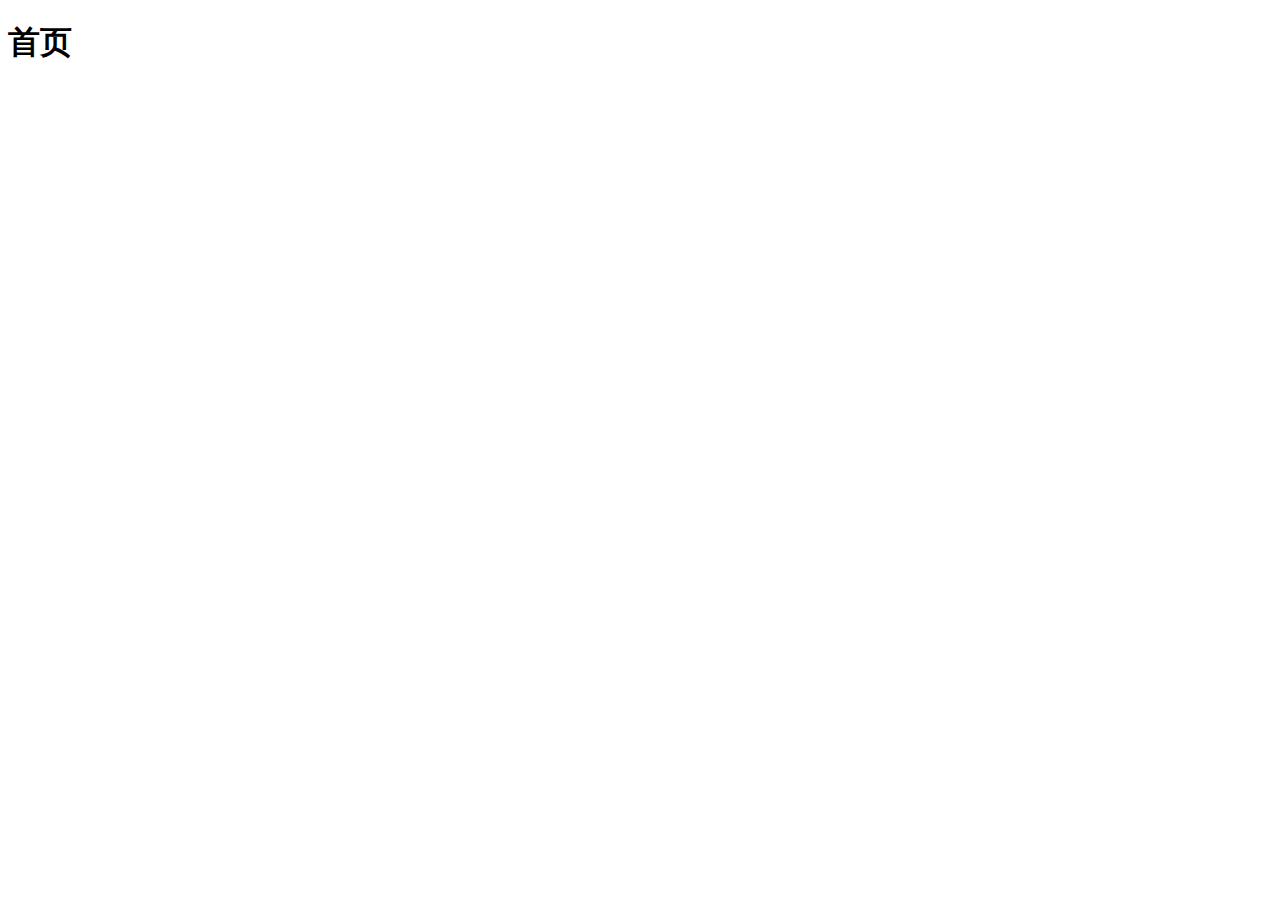
==== index.html @ 6eab26e6 "完成了登录和注册" ====
<!DOCTYPE html>
<html lang="en">
<head>
    <meta charset="UTF-8">
    <meta http-equiv="X-UA-Compatible" content="IE=edge">
    <meta name="viewport" content="width=device-width, initial-scale=1.0">
    <title>Document</title>
</head>
<body>
    <h1>首页</h1>
</body>
</html>
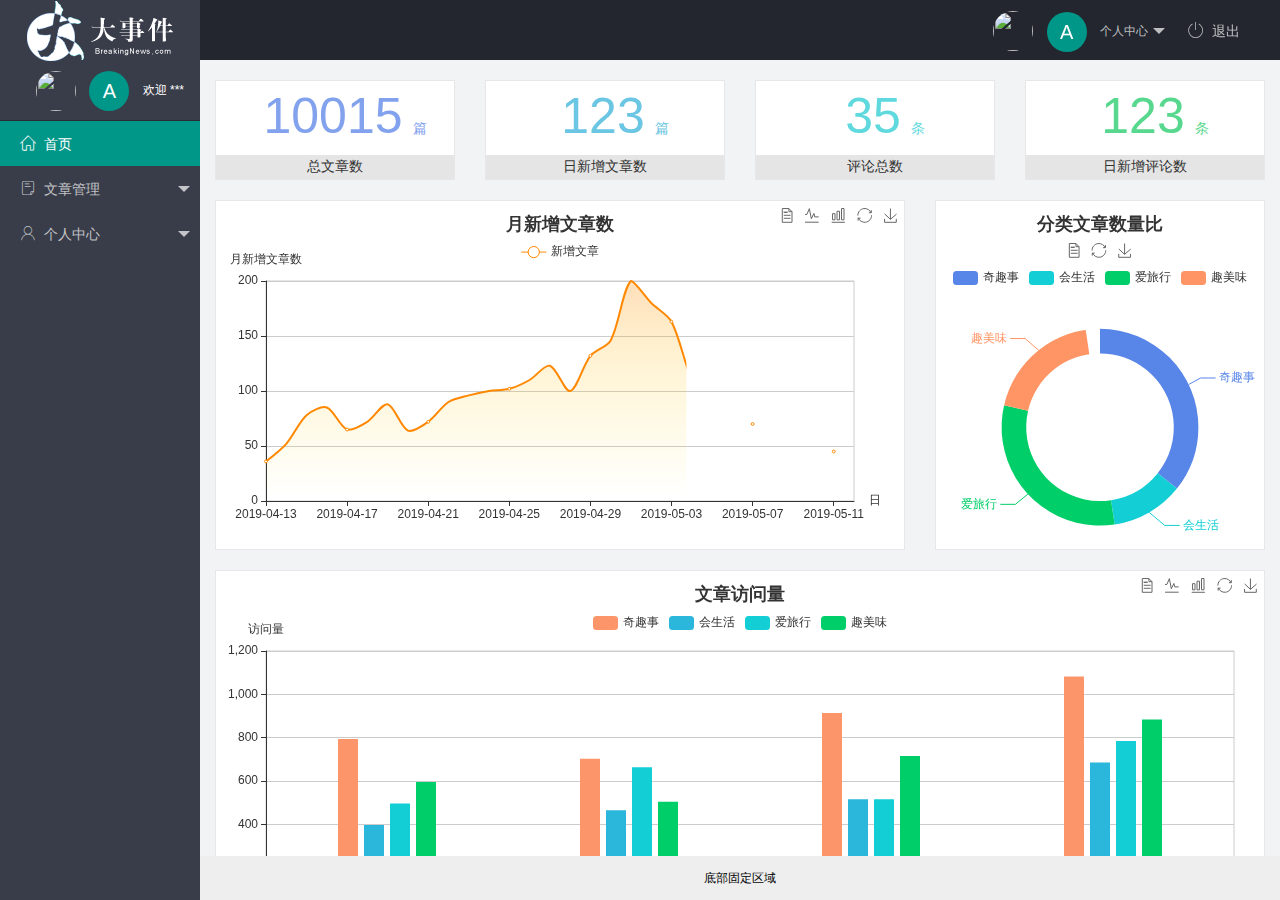
==== commit 3c1898dd: "完成了index" ====
--- a/index.html
+++ b/index.html
@@ -1,12 +1,92 @@
 <!DOCTYPE html>
 <html lang="en">
+
 <head>
-    <meta charset="UTF-8">
-    <meta http-equiv="X-UA-Compatible" content="IE=edge">
-    <meta name="viewport" content="width=device-width, initial-scale=1.0">
+    <meta charset="UTF-8" />
+    <meta http-equiv="X-UA-Compatible" content="IE=edge" />
+    <meta name="viewport" content="width=device-width, initial-scale=1.0" />
     <title>Document</title>
+    <link rel="stylesheet" href="/assets/lib/layui/css/layui.css" />
+    <link rel="stylesheet" href="/assets/fonts/iconfont.css">
+    <link rel="stylesheet" href="/assets/css/index.css">
 </head>
+
 <body>
-    <h1>首页</h1>
+    <div class="layui-layout layui-layout-admin">
+        <!-- 头部 -->
+        <div class="layui-header">
+            <div class="layui-logo layui-hide-xs layui-bg-black">
+                <img src="/assets/images/logo.png" alt="" />
+            </div>
+
+            <ul class="layui-nav layui-layout-right">
+                <li class="layui-nav-item layui-hide layui-show-md-inline-block">
+                    <a href="javascript:;" class="userinfo">
+                        <img src="http://t.cn/RCzsdCq" class="layui-nav-img" />
+                        <span class="text-avatar">A</span>
+                        个人中心
+                      </a>
+                    <dl class="layui-nav-child">
+                        <dd><a href="">基本资料</a></dd>
+                        <dd><a href="">更换头像</a></dd>
+                        <dd><a href="">重置密码</a></dd>
+                    </dl>
+                </li>
+                <li class="layui-nav-item" lay-header-event="menuRight" lay-unselect>
+                    <a href="javascript:;" id="btnlogout"><span class="iconfont icon-tuichu"></span>退出</a>
+                </li>
+            </ul>
+        </div>
+
+        <div class="layui-side layui-bg-black">
+            <div class="layui-side-scroll">
+                <div class="userinfo">
+                    <img src="http://t.cn/RCzsdCq" class="layui-nav-img" />
+                    <span class="text-avatar">A</span>
+                    <span id="welcome">欢迎 ***</span>
+                </div>
+                <!-- 左侧导航区域（可配合layui已有的垂直导航） -->
+                <ul class="layui-nav layui-nav-tree" lay-shrink="all">
+                    <li class="layui-nav-item layui-this"><a href="/home/dashboard.html" target="fm"><span
+                                class="iconfont icon-home"></span>首页</a></li>
+                    <li class="layui-nav-item">
+                        <a class="" href="javascript:;"><span class="iconfont icon-16"></span>文章管理</a>
+                        <dl class="layui-nav-child">
+                            <dd><a href="javascript:;"><i class="layui-icon layui-icon-app"></i>文章类别</a></dd>
+                            <dd><a href="javascript:;"><i class="layui-icon layui-icon-app"></i>文章列表</a></dd>
+                            <dd><a href="javascript:;"><i class="layui-icon layui-icon-app"></i>发布文章</a></dd>
+                        </dl>
+                    </li>
+                    <li class="layui-nav-item">
+                        <a href="javascript:;"><span class="iconfont icon-user"></span>个人中心</a>
+                        <dl class="layui-nav-child">
+                            <dd><a href="javascript:;"><i class="layui-icon layui-icon-app"></i>基本资料</a></dd>
+                            <dd><a href="javascript:;"><i class="layui-icon layui-icon-app"></i>更换头像</a></dd>
+                            <dd><a href="javascript:;"><i class="layui-icon layui-icon-app"></i>重置密码</a></dd>
+                        </dl>
+                    </li>
+                </ul>
+            </div>
+        </div>
+
+        <div class="layui-body">
+            <!-- 内容主体区域 -->
+            <div class="layui-body">
+                <!-- 内容主体区域 -->
+                <iframe name="fm" src="/home/dashboard.html" frameborder="0"></iframe>
+            </div>
+        </div>
+
+        <div class="layui-footer">
+            <!-- 底部固定区域 -->
+            底部固定区域
+        </div>
+    </div>
+    <script src="/assets/lib/layui/layui.all.js"></script>
+    <script src="/assets/lib/jquery.js"></script>
+    <script src="/assets/js/baseAPI.js"></script>
+    <script src="/assets/js/index.js"></script>
+
 </body>
+
 </html>--- a/assets/lib/layui/css/layui.css
+++ b/assets/lib/layui/css/layui.css
@@ -0,0 +1,2 @@
+/** layui-v2.5.5 MIT License By https://www.layui.com */
+ .layui-inline,img{display:inline-block;vertical-align:middle}h1,h2,h3,h4,h5,h6{font-weight:400}.layui-edge,.layui-header,.layui-inline,.layui-main{position:relative}.layui-body,.layui-edge,.layui-elip{overflow:hidden}.layui-btn,.layui-edge,.layui-inline,img{vertical-align:middle}.layui-btn,.layui-disabled,.layui-icon,.layui-unselect{-moz-user-select:none;-webkit-user-select:none;-ms-user-select:none}.layui-elip,.layui-form-checkbox span,.layui-form-pane .layui-form-label{text-overflow:ellipsis;white-space:nowrap}.layui-breadcrumb,.layui-tree-btnGroup{visibility:hidden}blockquote,body,button,dd,div,dl,dt,form,h1,h2,h3,h4,h5,h6,input,li,ol,p,pre,td,textarea,th,ul{margin:0;padding:0;-webkit-tap-highlight-color:rgba(0,0,0,0)}a:active,a:hover{outline:0}img{border:none}li{list-style:none}table{border-collapse:collapse;border-spacing:0}h4,h5,h6{font-size:100%}button,input,optgroup,option,select,textarea{font-family:inherit;font-size:inherit;font-style:inherit;font-weight:inherit;outline:0}pre{white-space:pre-wrap;white-space:-moz-pre-wrap;white-space:-pre-wrap;white-space:-o-pre-wrap;word-wrap:break-word}body{line-height:24px;font:14px Helvetica Neue,Helvetica,PingFang SC,Tahoma,Arial,sans-serif}hr{height:1px;margin:10px 0;border:0;clear:both}a{color:#333;text-decoration:none}a:hover{color:#777}a cite{font-style:normal;*cursor:pointer}.layui-border-box,.layui-border-box *{box-sizing:border-box}.layui-box,.layui-box *{box-sizing:content-box}.layui-clear{clear:both;*zoom:1}.layui-clear:after{content:'\20';clear:both;*zoom:1;display:block;height:0}.layui-inline{*display:inline;*zoom:1}.layui-edge{display:inline-block;width:0;height:0;border-width:6px;border-style:dashed;border-color:transparent}.layui-edge-top{top:-4px;border-bottom-color:#999;border-bottom-style:solid}.layui-edge-right{border-left-color:#999;border-left-style:solid}.layui-edge-bottom{top:2px;border-top-color:#999;border-top-style:solid}.layui-edge-left{border-right-color:#999;border-right-style:solid}.layui-disabled,.layui-disabled:hover{color:#d2d2d2!important;cursor:not-allowed!important}.layui-circle{border-radius:100%}.layui-show{display:block!important}.layui-hide{display:none!important}@font-face{font-family:layui-icon;src:url(../font/iconfont.eot?v=250);src:url(../font/iconfont.eot?v=250#iefix) format('embedded-opentype'),url(../font/iconfont.woff2?v=250) format('woff2'),url(../font/iconfont.woff?v=250) format('woff'),url(../font/iconfont.ttf?v=250) format('truetype'),url(../font/iconfont.svg?v=250#layui-icon) format('svg')}.layui-icon{font-family:layui-icon!important;font-size:16px;font-style:normal;-webkit-font-smoothing:antialiased;-moz-osx-font-smoothing:grayscale}.layui-icon-reply-fill:before{content:"\e611"}.layui-icon-set-fill:before{content:"\e614"}.layui-icon-menu-fill:before{content:"\e60f"}.layui-icon-search:before{content:"\e615"}.layui-icon-share:before{content:"\e641"}.layui-icon-set-sm:before{content:"\e620"}.layui-icon-engine:before{content:"\e628"}.layui-icon-close:before{content:"\1006"}.layui-icon-close-fill:before{content:"\1007"}.layui-icon-chart-screen:before{content:"\e629"}.layui-icon-star:before{content:"\e600"}.layui-icon-circle-dot:before{content:"\e617"}.layui-icon-chat:before{content:"\e606"}.layui-icon-release:before{content:"\e609"}.layui-icon-list:before{content:"\e60a"}.layui-icon-chart:before{content:"\e62c"}.layui-icon-ok-circle:before{content:"\1005"}.layui-icon-layim-theme:before{content:"\e61b"}.layui-icon-table:before{content:"\e62d"}.layui-icon-right:before{content:"\e602"}.layui-icon-left:before{content:"\e603"}.layui-icon-cart-simple:before{content:"\e698"}.layui-icon-face-cry:before{content:"\e69c"}.layui-icon-face-smile:before{content:"\e6af"}.layui-icon-survey:before{content:"\e6b2"}.layui-icon-tree:before{content:"\e62e"}.layui-icon-upload-circle:before{content:"\e62f"}.layui-icon-add-circle:before{content:"\e61f"}.layui-icon-download-circle:before{content:"\e601"}.layui-icon-templeate-1:before{content:"\e630"}.layui-icon-util:before{content:"\e631"}.layui-icon-face-surprised:before{content:"\e664"}.layui-icon-edit:before{content:"\e642"}.layui-icon-speaker:before{content:"\e645"}.layui-icon-down:before{content:"\e61a"}.layui-icon-file:before{content:"\e621"}.layui-icon-layouts:before{content:"\e632"}.layui-icon-rate-half:before{content:"\e6c9"}.layui-icon-add-circle-fine:before{content:"\e608"}.layui-icon-prev-circle:before{content:"\e633"}.layui-icon-read:before{content:"\e705"}.layui-icon-404:before{content:"\e61c"}.layui-icon-carousel:before{content:"\e634"}.layui-icon-help:before{content:"\e607"}.layui-icon-code-circle:before{content:"\e635"}.layui-icon-water:before{content:"\e636"}.layui-icon-username:before{content:"\e66f"}.layui-icon-find-fill:before{content:"\e670"}.layui-icon-about:before{content:"\e60b"}.layui-icon-location:before{content:"\e715"}.layui-icon-up:before{content:"\e619"}.layui-icon-pause:before{content:"\e651"}.layui-icon-date:before{content:"\e637"}.layui-icon-layim-uploadfile:before{content:"\e61d"}.layui-icon-delete:before{content:"\e640"}.layui-icon-play:before{content:"\e652"}.layui-icon-top:before{content:"\e604"}.layui-icon-friends:before{content:"\e612"}.layui-icon-refresh-3:before{content:"\e9aa"}.layui-icon-ok:before{content:"\e605"}.layui-icon-layer:before{content:"\e638"}.layui-icon-face-smile-fine:before{content:"\e60c"}.layui-icon-dollar:before{content:"\e659"}.layui-icon-group:before{content:"\e613"}.layui-icon-layim-download:before{content:"\e61e"}.layui-icon-picture-fine:before{content:"\e60d"}.layui-icon-link:before{content:"\e64c"}.layui-icon-diamond:before{content:"\e735"}.layui-icon-log:before{content:"\e60e"}.layui-icon-rate-solid:before{content:"\e67a"}.layui-icon-fonts-del:before{content:"\e64f"}.layui-icon-unlink:before{content:"\e64d"}.layui-icon-fonts-clear:before{content:"\e639"}.layui-icon-triangle-r:before{content:"\e623"}.layui-icon-circle:before{content:"\e63f"}.layui-icon-radio:before{content:"\e643"}.layui-icon-align-center:before{content:"\e647"}.layui-icon-align-right:before{content:"\e648"}.layui-icon-align-left:before{content:"\e649"}.layui-icon-loading-1:before{content:"\e63e"}.layui-icon-return:before{content:"\e65c"}.layui-icon-fonts-strong:before{content:"\e62b"}.layui-icon-upload:before{content:"\e67c"}.layui-icon-dialogue:before{content:"\e63a"}.layui-icon-video:before{content:"\e6ed"}.layui-icon-headset:before{content:"\e6fc"}.layui-icon-cellphone-fine:before{content:"\e63b"}.layui-icon-add-1:before{content:"\e654"}.layui-icon-face-smile-b:before{content:"\e650"}.layui-icon-fonts-html:before{content:"\e64b"}.layui-icon-form:before{content:"\e63c"}.layui-icon-cart:before{content:"\e657"}.layui-icon-camera-fill:before{content:"\e65d"}.layui-icon-tabs:before{content:"\e62a"}.layui-icon-fonts-code:before{content:"\e64e"}.layui-icon-fire:before{content:"\e756"}.layui-icon-set:before{content:"\e716"}.layui-icon-fonts-u:before{content:"\e646"}.layui-icon-triangle-d:before{content:"\e625"}.layui-icon-tips:before{content:"\e702"}.layui-icon-picture:before{content:"\e64a"}.layui-icon-more-vertical:before{content:"\e671"}.layui-icon-flag:before{content:"\e66c"}.layui-icon-loading:before{content:"\e63d"}.layui-icon-fonts-i:before{content:"\e644"}.layui-icon-refresh-1:before{content:"\e666"}.layui-icon-rmb:before{content:"\e65e"}.layui-icon-home:before{content:"\e68e"}.layui-icon-user:before{content:"\e770"}.layui-icon-notice:before{content:"\e667"}.layui-icon-login-weibo:before{content:"\e675"}.layui-icon-voice:before{content:"\e688"}.layui-icon-upload-drag:before{content:"\e681"}.layui-icon-login-qq:before{content:"\e676"}.layui-icon-snowflake:before{content:"\e6b1"}.layui-icon-file-b:before{content:"\e655"}.layui-icon-template:before{content:"\e663"}.layui-icon-auz:before{content:"\e672"}.layui-icon-console:before{content:"\e665"}.layui-icon-app:before{content:"\e653"}.layui-icon-prev:before{content:"\e65a"}.layui-icon-website:before{content:"\e7ae"}.layui-icon-next:before{content:"\e65b"}.layui-icon-component:before{content:"\e857"}.layui-icon-more:before{content:"\e65f"}.layui-icon-login-wechat:before{content:"\e677"}.layui-icon-shrink-right:before{content:"\e668"}.layui-icon-spread-left:before{content:"\e66b"}.layui-icon-camera:before{content:"\e660"}.layui-icon-note:before{content:"\e66e"}.layui-icon-refresh:before{content:"\e669"}.layui-icon-female:before{content:"\e661"}.layui-icon-male:before{content:"\e662"}.layui-icon-password:before{content:"\e673"}.layui-icon-senior:before{content:"\e674"}.layui-icon-theme:before{content:"\e66a"}.layui-icon-tread:before{content:"\e6c5"}.layui-icon-praise:before{content:"\e6c6"}.layui-icon-star-fill:before{content:"\e658"}.layui-icon-rate:before{content:"\e67b"}.layui-icon-template-1:before{content:"\e656"}.layui-icon-vercode:before{content:"\e679"}.layui-icon-cellphone:before{content:"\e678"}.layui-icon-screen-full:before{content:"\e622"}.layui-icon-screen-restore:before{content:"\e758"}.layui-icon-cols:before{content:"\e610"}.layui-icon-export:before{content:"\e67d"}.layui-icon-print:before{content:"\e66d"}.layui-icon-slider:before{content:"\e714"}.layui-icon-addition:before{content:"\e624"}.layui-icon-subtraction:before{content:"\e67e"}.layui-icon-service:before{content:"\e626"}.layui-icon-transfer:before{content:"\e691"}.layui-main{width:1140px;margin:0 auto}.layui-header{z-index:1000;height:60px}.layui-header a:hover{transition:all .5s;-webkit-transition:all .5s}.layui-side{position:fixed;left:0;top:0;bottom:0;z-index:999;width:200px;overflow-x:hidden}.layui-side-scroll{position:relative;width:220px;height:100%;overflow-x:hidden}.layui-body{position:absolute;left:200px;right:0;top:0;bottom:0;z-index:998;width:auto;overflow-y:auto;box-sizing:border-box}.layui-layout-body{overflow:hidden}.layui-layout-admin .layui-header{background-color:#23262E}.layui-layout-admin .layui-side{top:60px;width:200px;overflow-x:hidden}.layui-layout-admin .layui-body{position:fixed;top:60px;bottom:44px}.layui-layout-admin .layui-main{width:auto;margin:0 15px}.layui-layout-admin .layui-footer{position:fixed;left:200px;right:0;bottom:0;height:44px;line-height:44px;padding:0 15px;background-color:#eee}.layui-layout-admin .layui-logo{position:absolute;left:0;top:0;width:200px;height:100%;line-height:60px;text-align:center;color:#009688;font-size:16px}.layui-layout-admin .layui-header .layui-nav{background:0 0}.layui-layout-left{position:absolute!important;left:200px;top:0}.layui-layout-right{position:absolute!important;right:0;top:0}.layui-container{position:relative;margin:0 auto;padding:0 15px;box-sizing:border-box}.layui-fluid{position:relative;margin:0 auto;padding:0 15px}.layui-row:after,.layui-row:before{content:'';display:block;clear:both}.layui-col-lg1,.layui-col-lg10,.layui-col-lg11,.layui-col-lg12,.layui-col-lg2,.layui-col-lg3,.layui-col-lg4,.layui-col-lg5,.layui-col-lg6,.layui-col-lg7,.layui-col-lg8,.layui-col-lg9,.layui-col-md1,.layui-col-md10,.layui-col-md11,.layui-col-md12,.layui-col-md2,.layui-col-md3,.layui-col-md4,.layui-col-md5,.layui-col-md6,.layui-col-md7,.layui-col-md8,.layui-col-md9,.layui-col-sm1,.layui-col-sm10,.layui-col-sm11,.layui-col-sm12,.layui-col-sm2,.layui-col-sm3,.layui-col-sm4,.layui-col-sm5,.layui-col-sm6,.layui-col-sm7,.layui-col-sm8,.layui-col-sm9,.layui-col-xs1,.layui-col-xs10,.layui-col-xs11,.layui-col-xs12,.layui-col-xs2,.layui-col-xs3,.layui-col-xs4,.layui-col-xs5,.layui-col-xs6,.layui-col-xs7,.layui-col-xs8,.layui-col-xs9{position:relative;display:block;box-sizing:border-box}.layui-col-xs1,.layui-col-xs10,.layui-col-xs11,.layui-col-xs12,.layui-col-xs2,.layui-col-xs3,.layui-col-xs4,.layui-col-xs5,.layui-col-xs6,.layui-col-xs7,.layui-col-xs8,.layui-col-xs9{float:left}.layui-col-xs1{width:8.33333333%}.layui-col-xs2{width:16.66666667%}.layui-col-xs3{width:25%}.layui-col-xs4{width:33.33333333%}.layui-col-xs5{width:41.66666667%}.layui-col-xs6{width:50%}.layui-col-xs7{width:58.33333333%}.layui-col-xs8{width:66.66666667%}.layui-col-xs9{width:75%}.layui-col-xs10{width:83.33333333%}.layui-col-xs11{width:91.66666667%}.layui-col-xs12{width:100%}.layui-col-xs-offset1{margin-left:8.33333333%}.layui-col-xs-offset2{margin-left:16.66666667%}.layui-col-xs-offset3{margin-left:25%}.layui-col-xs-offset4{margin-left:33.33333333%}.layui-col-xs-offset5{margin-left:41.66666667%}.layui-col-xs-offset6{margin-left:50%}.layui-col-xs-offset7{margin-left:58.33333333%}.layui-col-xs-offset8{margin-left:66.66666667%}.layui-col-xs-offset9{margin-left:75%}.layui-col-xs-offset10{margin-left:83.33333333%}.layui-col-xs-offset11{margin-left:91.66666667%}.layui-col-xs-offset12{margin-left:100%}@media screen and (max-width:768px){.layui-hide-xs{display:none!important}.layui-show-xs-block{display:block!important}.layui-show-xs-inline{display:inline!important}.layui-show-xs-inline-block{display:inline-block!important}}@media screen and (min-width:768px){.layui-container{width:750px}.layui-hide-sm{display:none!important}.layui-show-sm-block{display:block!important}.layui-show-sm-inline{display:inline!important}.layui-show-sm-inline-block{display:inline-block!important}.layui-col-sm1,.layui-col-sm10,.layui-col-sm11,.layui-col-sm12,.layui-col-sm2,.layui-col-sm3,.layui-col-sm4,.layui-col-sm5,.layui-col-sm6,.layui-col-sm7,.layui-col-sm8,.layui-col-sm9{float:left}.layui-col-sm1{width:8.33333333%}.layui-col-sm2{width:16.66666667%}.layui-col-sm3{width:25%}.layui-col-sm4{width:33.33333333%}.layui-col-sm5{width:41.66666667%}.layui-col-sm6{width:50%}.layui-col-sm7{width:58.33333333%}.layui-col-sm8{width:66.66666667%}.layui-col-sm9{width:75%}.layui-col-sm10{width:83.33333333%}.layui-col-sm11{width:91.66666667%}.layui-col-sm12{width:100%}.layui-col-sm-offset1{margin-left:8.33333333%}.layui-col-sm-offset2{margin-left:16.66666667%}.layui-col-sm-offset3{margin-left:25%}.layui-col-sm-offset4{margin-left:33.33333333%}.layui-col-sm-offset5{margin-left:41.66666667%}.layui-col-sm-offset6{margin-left:50%}.layui-col-sm-offset7{margin-left:58.33333333%}.layui-col-sm-offset8{margin-left:66.66666667%}.layui-col-sm-offset9{margin-left:75%}.layui-col-sm-offset10{margin-left:83.33333333%}.layui-col-sm-offset11{margin-left:91.66666667%}.layui-col-sm-offset12{margin-left:100%}}@media screen and (min-width:992px){.layui-container{width:970px}.layui-hide-md{display:none!important}.layui-show-md-block{display:block!important}.layui-show-md-inline{display:inline!important}.layui-show-md-inline-block{display:inline-block!important}.layui-col-md1,.layui-col-md10,.layui-col-md11,.layui-col-md12,.layui-col-md2,.layui-col-md3,.layui-col-md4,.layui-col-md5,.layui-col-md6,.layui-col-md7,.layui-col-md8,.layui-col-md9{float:left}.layui-col-md1{width:8.33333333%}.layui-col-md2{width:16.66666667%}.layui-col-md3{width:25%}.layui-col-md4{width:33.33333333%}.layui-col-md5{width:41.66666667%}.layui-col-md6{width:50%}.layui-col-md7{width:58.33333333%}.layui-col-md8{width:66.66666667%}.layui-col-md9{width:75%}.layui-col-md10{width:83.33333333%}.layui-col-md11{width:91.66666667%}.layui-col-md12{width:100%}.layui-col-md-offset1{margin-left:8.33333333%}.layui-col-md-offset2{margin-left:16.66666667%}.layui-col-md-offset3{margin-left:25%}.layui-col-md-offset4{margin-left:33.33333333%}.layui-col-md-offset5{margin-left:41.66666667%}.layui-col-md-offset6{margin-left:50%}.layui-col-md-offset7{margin-left:58.33333333%}.layui-col-md-offset8{margin-left:66.66666667%}.layui-col-md-offset9{margin-left:75%}.layui-col-md-offset10{margin-left:83.33333333%}.layui-col-md-offset11{margin-left:91.66666667%}.layui-col-md-offset12{margin-left:100%}}@media screen and (min-width:1200px){.layui-container{width:1170px}.layui-hide-lg{display:none!important}.layui-show-lg-block{display:block!important}.layui-show-lg-inline{display:inline!important}.layui-show-lg-inline-block{display:inline-block!important}.layui-col-lg1,.layui-col-lg10,.layui-col-lg11,.layui-col-lg12,.layui-col-lg2,.layui-col-lg3,.layui-col-lg4,.layui-col-lg5,.layui-col-lg6,.layui-col-lg7,.layui-col-lg8,.layui-col-lg9{float:left}.layui-col-lg1{width:8.33333333%}.layui-col-lg2{width:16.66666667%}.layui-col-lg3{width:25%}.layui-col-lg4{width:33.33333333%}.layui-col-lg5{width:41.66666667%}.layui-col-lg6{width:50%}.layui-col-lg7{width:58.33333333%}.layui-col-lg8{width:66.66666667%}.layui-col-lg9{width:75%}.layui-col-lg10{width:83.33333333%}.layui-col-lg11{width:91.66666667%}.layui-col-lg12{width:100%}.layui-col-lg-offset1{margin-left:8.33333333%}.layui-col-lg-offset2{margin-left:16.66666667%}.layui-col-lg-offset3{margin-left:25%}.layui-col-lg-offset4{margin-left:33.33333333%}.layui-col-lg-offset5{margin-left:41.66666667%}.layui-col-lg-offset6{margin-left:50%}.layui-col-lg-offset7{margin-left:58.33333333%}.layui-col-lg-offset8{margin-left:66.66666667%}.layui-col-lg-offset9{margin-left:75%}.layui-col-lg-offset10{margin-left:83.33333333%}.layui-col-lg-offset11{margin-left:91.66666667%}.layui-col-lg-offset12{margin-left:100%}}.layui-col-space1{margin:-.5px}.layui-col-space1>*{padding:.5px}.layui-col-space3{margin:-1.5px}.layui-col-space3>*{padding:1.5px}.layui-col-space5{margin:-2.5px}.layui-col-space5>*{padding:2.5px}.layui-col-space8{margin:-3.5px}.layui-col-space8>*{padding:3.5px}.layui-col-space10{margin:-5px}.layui-col-space10>*{padding:5px}.layui-col-space12{margin:-6px}.layui-col-space12>*{padding:6px}.layui-col-space15{margin:-7.5px}.layui-col-space15>*{padding:7.5px}.layui-col-space18{margin:-9px}.layui-col-space18>*{padding:9px}.layui-col-space20{margin:-10px}.layui-col-space20>*{padding:10px}.layui-col-space22{margin:-11px}.layui-col-space22>*{padding:11px}.layui-col-space25{margin:-12.5px}.layui-col-space25>*{padding:12.5px}.layui-col-space30{margin:-15px}.layui-col-space30>*{padding:15px}.layui-btn,.layui-input,.layui-select,.layui-textarea,.layui-upload-button{outline:0;-webkit-appearance:none;transition:all .3s;-webkit-transition:all .3s;box-sizing:border-box}.layui-elem-quote{margin-bottom:10px;padding:15px;line-height:22px;border-left:5px solid #009688;border-radius:0 2px 2px 0;background-color:#f2f2f2}.layui-quote-nm{border-style:solid;border-width:1px 1px 1px 5px;background:0 0}.layui-elem-field{margin-bottom:10px;padding:0;border-width:1px;border-style:solid}.layui-elem-field legend{margin-left:20px;padding:0 10px;font-size:20px;font-weight:300}.layui-field-title{margin:10px 0 20px;border-width:1px 0 0}.layui-field-box{padding:10px 15px}.layui-field-title .layui-field-box{padding:10px 0}.layui-progress{position:relative;height:6px;border-radius:20px;background-color:#e2e2e2}.layui-progress-bar{position:absolute;left:0;top:0;width:0;max-width:100%;height:6px;border-radius:20px;text-align:right;background-color:#5FB878;transition:all .3s;-webkit-transition:all .3s}.layui-progress-big,.layui-progress-big .layui-progress-bar{height:18px;line-height:18px}.layui-progress-text{position:relative;top:-20px;line-height:18px;font-size:12px;color:#666}.layui-progress-big .layui-progress-text{position:static;padding:0 10px;color:#fff}.layui-collapse{border-width:1px;border-style:solid;border-radius:2px}.layui-colla-content,.layui-colla-item{border-top-width:1px;border-top-style:solid}.layui-colla-item:first-child{border-top:none}.layui-colla-title{position:relative;height:42px;line-height:42px;padding:0 15px 0 35px;color:#333;background-color:#f2f2f2;cursor:pointer;font-size:14px;overflow:hidden}.layui-colla-content{display:none;padding:10px 15px;line-height:22px;color:#666}.layui-colla-icon{position:absolute;left:15px;top:0;font-size:14px}.layui-card{margin-bottom:15px;border-radius:2px;background-color:#fff;box-shadow:0 1px 2px 0 rgba(0,0,0,.05)}.layui-card:last-child{margin-bottom:0}.layui-card-header{position:relative;height:42px;line-height:42px;padding:0 15px;border-bottom:1px solid #f6f6f6;color:#333;border-radius:2px 2px 0 0;font-size:14px}.layui-bg-black,.layui-bg-blue,.layui-bg-cyan,.layui-bg-green,.layui-bg-orange,.layui-bg-red{color:#fff!important}.layui-card-body{position:relative;padding:10px 15px;line-height:24px}.layui-card-body[pad15]{padding:15px}.layui-card-body[pad20]{padding:20px}.layui-card-body .layui-table{margin:5px 0}.layui-card .layui-tab{margin:0}.layui-panel-window{position:relative;padding:15px;border-radius:0;border-top:5px solid #E6E6E6;background-color:#fff}.layui-auxiliar-moving{position:fixed;left:0;right:0;top:0;bottom:0;width:100%;height:100%;background:0 0;z-index:9999999999}.layui-form-label,.layui-form-mid,.layui-form-select,.layui-input-block,.layui-input-inline,.layui-textarea{position:relative}.layui-bg-red{background-color:#FF5722!important}.layui-bg-orange{background-color:#FFB800!important}.layui-bg-green{background-color:#009688!important}.layui-bg-cyan{background-color:#2F4056!important}.layui-bg-blue{background-color:#1E9FFF!important}.layui-bg-black{background-color:#393D49!important}.layui-bg-gray{background-color:#eee!important;color:#666!important}.layui-badge-rim,.layui-colla-content,.layui-colla-item,.layui-collapse,.layui-elem-field,.layui-form-pane .layui-form-item[pane],.layui-form-pane .layui-form-label,.layui-input,.layui-layedit,.layui-layedit-tool,.layui-quote-nm,.layui-select,.layui-tab-bar,.layui-tab-card,.layui-tab-title,.layui-tab-title .layui-this:after,.layui-textarea{border-color:#e6e6e6}.layui-timeline-item:before,hr{background-color:#e6e6e6}.layui-text{line-height:22px;font-size:14px;color:#666}.layui-text h1,.layui-text h2,.layui-text h3{font-weight:500;color:#333}.layui-text h1{font-size:30px}.layui-text h2{font-size:24px}.layui-text h3{font-size:18px}.layui-text a:not(.layui-btn){color:#01AAED}.layui-text a:not(.layui-btn):hover{text-decoration:underline}.layui-text ul{padding:5px 0 5px 15px}.layui-text ul li{margin-top:5px;list-style-type:disc}.layui-text em,.layui-word-aux{color:#999!important;padding:0 5px!important}.layui-btn{display:inline-block;height:38px;line-height:38px;padding:0 18px;background-color:#009688;color:#fff;white-space:nowrap;text-align:center;font-size:14px;border:none;border-radius:2px;cursor:pointer}.layui-btn:hover{opacity:.8;filter:alpha(opacity=80);color:#fff}.layui-btn:active{opacity:1;filter:alpha(opacity=100)}.layui-btn+.layui-btn{margin-left:10px}.layui-btn-container{font-size:0}.layui-btn-container .layui-btn{margin-right:10px;margin-bottom:10px}.layui-btn-container .layui-btn+.layui-btn{margin-left:0}.layui-table .layui-btn-container .layui-btn{margin-bottom:9px}.layui-btn-radius{border-radius:100px}.layui-btn .layui-icon{margin-right:3px;font-size:18px;vertical-align:bottom;vertical-align:middle\9}.layui-btn-primary{border:1px solid #C9C9C9;background-color:#fff;color:#555}.layui-btn-primary:hover{border-color:#009688;color:#333}.layui-btn-normal{background-color:#1E9FFF}.layui-btn-warm{background-color:#FFB800}.layui-btn-danger{background-color:#FF5722}.layui-btn-checked{background-color:#5FB878}.layui-btn-disabled,.layui-btn-disabled:active,.layui-btn-disabled:hover{border:1px solid #e6e6e6;background-color:#FBFBFB;color:#C9C9C9;cursor:not-allowed;opacity:1}.layui-btn-lg{height:44px;line-height:44px;padding:0 25px;font-size:16px}.layui-btn-sm{height:30px;line-height:30px;padding:0 10px;font-size:12px}.layui-btn-sm i{font-size:16px!important}.layui-btn-xs{height:22px;line-height:22px;padding:0 5px;font-size:12px}.layui-btn-xs i{font-size:14px!important}.layui-btn-group{display:inline-block;vertical-align:middle;font-size:0}.layui-btn-group .layui-btn{margin-left:0!important;margin-right:0!important;border-left:1px solid rgba(255,255,255,.5);border-radius:0}.layui-btn-group .layui-btn-primary{border-left:none}.layui-btn-group .layui-btn-primary:hover{border-color:#C9C9C9;color:#009688}.layui-btn-group .layui-btn:first-child{border-left:none;border-radius:2px 0 0 2px}.layui-btn-group .layui-btn-primary:first-child{border-left:1px solid #c9c9c9}.layui-btn-group .layui-btn:last-child{border-radius:0 2px 2px 0}.layui-btn-group .layui-btn+.layui-btn{margin-left:0}.layui-btn-group+.layui-btn-group{margin-left:10px}.layui-btn-fluid{width:100%}.layui-input,.layui-select,.layui-textarea{height:38px;line-height:1.3;line-height:38px\9;border-width:1px;border-style:solid;background-color:#fff;border-radius:2px}.layui-input::-webkit-input-placeholder,.layui-select::-webkit-input-placeholder,.layui-textarea::-webkit-input-placeholder{line-height:1.3}.layui-input,.layui-textarea{display:block;width:100%;padding-left:10px}.layui-input:hover,.layui-textarea:hover{border-color:#D2D2D2!important}.layui-input:focus,.layui-textarea:focus{border-color:#C9C9C9!important}.layui-textarea{min-height:100px;height:auto;line-height:20px;padding:6px 10px;resize:vertical}.layui-select{padding:0 10px}.layui-form input[type=checkbox],.layui-form input[type=radio],.layui-form select{display:none}.layui-form [lay-ignore]{display:initial}.layui-form-item{margin-bottom:15px;clear:both;*zoom:1}.layui-form-item:after{content:'\20';clear:both;*zoom:1;display:block;height:0}.layui-form-label{float:left;display:block;padding:9px 15px;width:80px;font-weight:400;line-height:20px;text-align:right}.layui-form-label-col{display:block;float:none;padding:9px 0;line-height:20px;text-align:left}.layui-form-item .layui-inline{margin-bottom:5px;margin-right:10px}.layui-input-block{margin-left:110px;min-height:36px}.layui-input-inline{display:inline-block;vertical-align:middle}.layui-form-item .layui-input-inline{float:left;width:190px;margin-right:10px}.layui-form-text .layui-input-inline{width:auto}.layui-form-mid{float:left;display:block;padding:9px 0!important;line-height:20px;margin-right:10px}.layui-form-danger+.layui-form-select .layui-input,.layui-form-danger:focus{border-color:#FF5722!important}.layui-form-select .layui-input{padding-right:30px;cursor:pointer}.layui-form-select .layui-edge{position:absolute;right:10px;top:50%;margin-top:-3px;cursor:pointer;border-width:6px;border-top-color:#c2c2c2;border-top-style:solid;transition:all .3s;-webkit-transition:all .3s}.layui-form-select dl{display:none;position:absolute;left:0;top:42px;padding:5px 0;z-index:899;min-width:100%;border:1px solid #d2d2d2;max-height:300px;overflow-y:auto;background-color:#fff;border-radius:2px;box-shadow:0 2px 4px rgba(0,0,0,.12);box-sizing:border-box}.layui-form-select dl dd,.layui-form-select dl dt{padding:0 10px;line-height:36px;white-space:nowrap;overflow:hidden;text-overflow:ellipsis}.layui-form-select dl dt{font-size:12px;color:#999}.layui-form-select dl dd{cursor:pointer}.layui-form-select dl dd:hover{background-color:#f2f2f2;-webkit-transition:.5s all;transition:.5s all}.layui-form-select .layui-select-group dd{padding-left:20px}.layui-form-select dl dd.layui-select-tips{padding-left:10px!important;color:#999}.layui-form-select dl dd.layui-this{background-color:#5FB878;color:#fff}.layui-form-checkbox,.layui-form-select dl dd.layui-disabled{background-color:#fff}.layui-form-selected dl{display:block}.layui-form-checkbox,.layui-form-checkbox *,.layui-form-switch{display:inline-block;vertical-align:middle}.layui-form-selected .layui-edge{margin-top:-9px;-webkit-transform:rotate(180deg);transform:rotate(180deg);margin-top:-3px\9}:root .layui-form-selected .layui-edge{margin-top:-9px\0/IE9}.layui-form-selectup dl{top:auto;bottom:42px}.layui-select-none{margin:5px 0;text-align:center;color:#999}.layui-select-disabled .layui-disabled{border-color:#eee!important}.layui-select-disabled .layui-edge{border-top-color:#d2d2d2}.layui-form-checkbox{position:relative;height:30px;line-height:30px;margin-right:10px;padding-right:30px;cursor:pointer;font-size:0;-webkit-transition:.1s linear;transition:.1s linear;box-sizing:border-box}.layui-form-checkbox span{padding:0 10px;height:100%;font-size:14px;border-radius:2px 0 0 2px;background-color:#d2d2d2;color:#fff;overflow:hidden}.layui-form-checkbox:hover span{background-color:#c2c2c2}.layui-form-checkbox i{position:absolute;right:0;top:0;width:30px;height:28px;border:1px solid #d2d2d2;border-left:none;border-radius:0 2px 2px 0;color:#fff;font-size:20px;text-align:center}.layui-form-checkbox:hover i{border-color:#c2c2c2;color:#c2c2c2}.layui-form-checked,.layui-form-checked:hover{border-color:#5FB878}.layui-form-checked span,.layui-form-checked:hover span{background-color:#5FB878}.layui-form-checked i,.layui-form-checked:hover i{color:#5FB878}.layui-form-item .layui-form-checkbox{margin-top:4px}.layui-form-checkbox[lay-skin=primary]{height:auto!important;line-height:normal!important;min-width:18px;min-height:18px;border:none!important;margin-right:0;padding-left:28px;padding-right:0;background:0 0}.layui-form-checkbox[lay-skin=primary] span{padding-left:0;padding-right:15px;line-height:18px;background:0 0;color:#666}.layui-form-checkbox[lay-skin=primary] i{right:auto;left:0;width:16px;height:16px;line-height:16px;border:1px solid #d2d2d2;font-size:12px;border-radius:2px;background-color:#fff;-webkit-transition:.1s linear;transition:.1s linear}.layui-form-checkbox[lay-skin=primary]:hover i{border-color:#5FB878;color:#fff}.layui-form-checked[lay-skin=primary] i{border-color:#5FB878!important;background-color:#5FB878;color:#fff}.layui-checkbox-disbaled[lay-skin=primary] span{background:0 0!important;color:#c2c2c2}.layui-checkbox-disbaled[lay-skin=primary]:hover i{border-color:#d2d2d2}.layui-form-item .layui-form-checkbox[lay-skin=primary]{margin-top:10px}.layui-form-switch{position:relative;height:22px;line-height:22px;min-width:35px;padding:0 5px;margin-top:8px;border:1px solid #d2d2d2;border-radius:20px;cursor:pointer;background-color:#fff;-webkit-transition:.1s linear;transition:.1s linear}.layui-form-switch i{position:absolute;left:5px;top:3px;width:16px;height:16px;border-radius:20px;background-color:#d2d2d2;-webkit-transition:.1s linear;transition:.1s linear}.layui-form-switch em{position:relative;top:0;width:25px;margin-left:21px;padding:0!important;text-align:center!important;color:#999!important;font-style:normal!important;font-size:12px}.layui-form-onswitch{border-color:#5FB878;background-color:#5FB878}.layui-checkbox-disbaled,.layui-checkbox-disbaled i{border-color:#e2e2e2!important}.layui-form-onswitch i{left:100%;margin-left:-21px;background-color:#fff}.layui-form-onswitch em{margin-left:5px;margin-right:21px;color:#fff!important}.layui-checkbox-disbaled span{background-color:#e2e2e2!important}.layui-checkbox-disbaled:hover i{color:#fff!important}[lay-radio]{display:none}.layui-form-radio,.layui-form-radio *{display:inline-block;vertical-align:middle}.layui-form-radio{line-height:28px;margin:6px 10px 0 0;padding-right:10px;cursor:pointer;font-size:0}.layui-form-radio *{font-size:14px}.layui-form-radio>i{margin-right:8px;font-size:22px;color:#c2c2c2}.layui-form-radio>i:hover,.layui-form-radioed>i{color:#5FB878}.layui-radio-disbaled>i{color:#e2e2e2!important}.layui-form-pane .layui-form-label{width:110px;padding:8px 15px;height:38px;line-height:20px;border-width:1px;border-style:solid;border-radius:2px 0 0 2px;text-align:center;background-color:#FBFBFB;overflow:hidden;box-sizing:border-box}.layui-form-pane .layui-input-inline{margin-left:-1px}.layui-form-pane .layui-input-block{margin-left:110px;left:-1px}.layui-form-pane .layui-input{border-radius:0 2px 2px 0}.layui-form-pane .layui-form-text .layui-form-label{float:none;width:100%;border-radius:2px;box-sizing:border-box;text-align:left}.layui-form-pane .layui-form-text .layui-input-inline{display:block;margin:0;top:-1px;clear:both}.layui-form-pane .layui-form-text .layui-input-block{margin:0;left:0;top:-1px}.layui-form-pane .layui-form-text .layui-textarea{min-height:100px;border-radius:0 0 2px 2px}.layui-form-pane .layui-form-checkbox{margin:4px 0 4px 10px}.layui-form-pane .layui-form-radio,.layui-form-pane .layui-form-switch{margin-top:6px;margin-left:10px}.layui-form-pane .layui-form-item[pane]{position:relative;border-width:1px;border-style:solid}.layui-form-pane .layui-form-item[pane] .layui-form-label{position:absolute;left:0;top:0;height:100%;border-width:0 1px 0 0}.layui-form-pane .layui-form-item[pane] .layui-input-inline{margin-left:110px}@media screen and (max-width:450px){.layui-form-item .layui-form-label{text-overflow:ellipsis;overflow:hidden;white-space:nowrap}.layui-form-item .layui-inline{display:block;margin-right:0;margin-bottom:20px;clear:both}.layui-form-item .layui-inline:after{content:'\20';clear:both;display:block;height:0}.layui-form-item .layui-input-inline{display:block;float:none;left:-3px;width:auto;margin:0 0 10px 112px}.layui-form-item .layui-input-inline+.layui-form-mid{margin-left:110px;top:-5px;padding:0}.layui-form-item .layui-form-checkbox{margin-right:5px;margin-bottom:5px}}.layui-layedit{border-width:1px;border-style:solid;border-radius:2px}.layui-layedit-tool{padding:3px 5px;border-bottom-width:1px;border-bottom-style:solid;font-size:0}.layedit-tool-fixed{position:fixed;top:0;border-top:1px solid #e2e2e2}.layui-layedit-tool .layedit-tool-mid,.layui-layedit-tool .layui-icon{display:inline-block;vertical-align:middle;text-align:center;font-size:14px}.layui-layedit-tool .layui-icon{position:relative;width:32px;height:30px;line-height:30px;margin:3px 5px;color:#777;cursor:pointer;border-radius:2px}.layui-layedit-tool .layui-icon:hover{color:#393D49}.layui-layedit-tool .layui-icon:active{color:#000}.layui-layedit-tool .layedit-tool-active{background-color:#e2e2e2;color:#000}.layui-layedit-tool .layui-disabled,.layui-layedit-tool .layui-disabled:hover{color:#d2d2d2;cursor:not-allowed}.layui-layedit-tool .layedit-tool-mid{width:1px;height:18px;margin:0 10px;background-color:#d2d2d2}.layedit-tool-html{width:50px!important;font-size:30px!important}.layedit-tool-b,.layedit-tool-code,.layedit-tool-help{font-size:16px!important}.layedit-tool-d,.layedit-tool-face,.layedit-tool-image,.layedit-tool-unlink{font-size:18px!important}.layedit-tool-image input{position:absolute;font-size:0;left:0;top:0;width:100%;height:100%;opacity:.01;filter:Alpha(opacity=1);cursor:pointer}.layui-layedit-iframe iframe{display:block;width:100%}#LAY_layedit_code{overflow:hidden}.layui-laypage{display:inline-block;*display:inline;*zoom:1;vertical-align:middle;margin:10px 0;font-size:0}.layui-laypage>a:first-child,.layui-laypage>a:first-child em{border-radius:2px 0 0 2px}.layui-laypage>a:last-child,.layui-laypage>a:last-child em{border-radius:0 2px 2px 0}.layui-laypage>:first-child{margin-left:0!important}.layui-laypage>:last-child{margin-right:0!important}.layui-laypage a,.layui-laypage button,.layui-laypage input,.layui-laypage select,.layui-laypage span{border:1px solid #e2e2e2}.layui-laypage a,.layui-laypage span{display:inline-block;*display:inline;*zoom:1;vertical-align:middle;padding:0 15px;height:28px;line-height:28px;margin:0 -1px 5px 0;background-color:#fff;color:#333;font-size:12px}.layui-flow-more a *,.layui-laypage input,.layui-table-view select[lay-ignore]{display:inline-block}.layui-laypage a:hover{color:#009688}.layui-laypage em{font-style:normal}.layui-laypage .layui-laypage-spr{color:#999;font-weight:700}.layui-laypage a{text-decoration:none}.layui-laypage .layui-laypage-curr{position:relative}.layui-laypage .layui-laypage-curr em{position:relative;color:#fff}.layui-laypage .layui-laypage-curr .layui-laypage-em{position:absolute;left:-1px;top:-1px;padding:1px;width:100%;height:100%;background-color:#009688}.layui-laypage-em{border-radius:2px}.layui-laypage-next em,.layui-laypage-prev em{font-family:Sim sun;font-size:16px}.layui-laypage .layui-laypage-count,.layui-laypage .layui-laypage-limits,.layui-laypage .layui-laypage-refresh,.layui-laypage .layui-laypage-skip{margin-left:10px;margin-right:10px;padding:0;border:none}.layui-laypage .layui-laypage-limits,.layui-laypage .layui-laypage-refresh{vertical-align:top}.layui-laypage .layui-laypage-refresh i{font-size:18px;cursor:pointer}.layui-laypage select{height:22px;padding:3px;border-radius:2px;cursor:pointer}.layui-laypage .layui-laypage-skip{height:30px;line-height:30px;color:#999}.layui-laypage button,.layui-laypage input{height:30px;line-height:30px;border-radius:2px;vertical-align:top;background-color:#fff;box-sizing:border-box}.layui-laypage input{width:40px;margin:0 10px;padding:0 3px;text-align:center}.layui-laypage input:focus,.layui-laypage select:focus{border-color:#009688!important}.layui-laypage button{margin-left:10px;padding:0 10px;cursor:pointer}.layui-table,.layui-table-view{margin:10px 0}.layui-flow-more{margin:10px 0;text-align:center;color:#999;font-size:14px}.layui-flow-more a{height:32px;line-height:32px}.layui-flow-more a *{vertical-align:top}.layui-flow-more a cite{padding:0 20px;border-radius:3px;background-color:#eee;color:#333;font-style:normal}.layui-flow-more a cite:hover{opacity:.8}.layui-flow-more a i{font-size:30px;color:#737383}.layui-table{width:100%;background-color:#fff;color:#666}.layui-table tr{transition:all .3s;-webkit-transition:all .3s}.layui-table th{text-align:left;font-weight:400}.layui-table tbody tr:hover,.layui-table thead tr,.layui-table-click,.layui-table-header,.layui-table-hover,.layui-table-mend,.layui-table-patch,.layui-table-tool,.layui-table-total,.layui-table-total tr,.layui-table[lay-even] tr:nth-child(even){background-color:#f2f2f2}.layui-table td,.layui-table th,.layui-table-col-set,.layui-table-fixed-r,.layui-table-grid-down,.layui-table-header,.layui-table-page,.layui-table-tips-main,.layui-table-tool,.layui-table-total,.layui-table-view,.layui-table[lay-skin=line],.layui-table[lay-skin=row]{border-width:1px;border-style:solid;border-color:#e6e6e6}.layui-table td,.layui-table th{position:relative;padding:9px 15px;min-height:20px;line-height:20px;font-size:14px}.layui-table[lay-skin=line] td,.layui-table[lay-skin=line] th{border-width:0 0 1px}.layui-table[lay-skin=row] td,.layui-table[lay-skin=row] th{border-width:0 1px 0 0}.layui-table[lay-skin=nob] td,.layui-table[lay-skin=nob] th{border:none}.layui-table img{max-width:100px}.layui-table[lay-size=lg] td,.layui-table[lay-size=lg] th{padding:15px 30px}.layui-table-view .layui-table[lay-size=lg] .layui-table-cell{height:40px;line-height:40px}.layui-table[lay-size=sm] td,.layui-table[lay-size=sm] th{font-size:12px;padding:5px 10px}.layui-table-view .layui-table[lay-size=sm] .layui-table-cell{height:20px;line-height:20px}.layui-table[lay-data]{display:none}.layui-table-box{position:relative;overflow:hidden}.layui-table-view .layui-table{position:relative;width:auto;margin:0}.layui-table-view .layui-table[lay-skin=line]{border-width:0 1px 0 0}.layui-table-view .layui-table[lay-skin=row]{border-width:0 0 1px}.layui-table-view .layui-table td,.layui-table-view .layui-table th{padding:5px 0;border-top:none;border-left:none}.layui-table-view .layui-table th.layui-unselect .layui-table-cell span{cursor:pointer}.layui-table-view .layui-table td{cursor:default}.layui-table-view .layui-table td[data-edit=text]{cursor:text}.layui-table-view .layui-form-checkbox[lay-skin=primary] i{width:18px;height:18px}.layui-table-view .layui-form-radio{line-height:0;padding:0}.layui-table-view .layui-form-radio>i{margin:0;font-size:20px}.layui-table-init{position:absolute;left:0;top:0;width:100%;height:100%;text-align:center;z-index:110}.layui-table-init .layui-icon{position:absolute;left:50%;top:50%;margin:-15px 0 0 -15px;font-size:30px;color:#c2c2c2}.layui-table-header{border-width:0 0 1px;overflow:hidden}.layui-table-header .layui-table{margin-bottom:-1px}.layui-table-tool .layui-inline[lay-event]{position:relative;width:26px;height:26px;padding:5px;line-height:16px;margin-right:10px;text-align:center;color:#333;border:1px solid #ccc;cursor:pointer;-webkit-transition:.5s all;transition:.5s all}.layui-table-tool .layui-inline[lay-event]:hover{border:1px solid #999}.layui-table-tool-temp{padding-right:120px}.layui-table-tool-self{position:absolute;right:17px;top:10px}.layui-table-tool .layui-table-tool-self .layui-inline[lay-event]{margin:0 0 0 10px}.layui-table-tool-panel{position:absolute;top:29px;left:-1px;padding:5px 0;min-width:150px;min-height:40px;border:1px solid #d2d2d2;text-align:left;overflow-y:auto;background-color:#fff;box-shadow:0 2px 4px rgba(0,0,0,.12)}.layui-table-cell,.layui-table-tool-panel li{overflow:hidden;text-overflow:ellipsis;white-space:nowrap}.layui-table-tool-panel li{padding:0 10px;line-height:30px;-webkit-transition:.5s all;transition:.5s all}.layui-table-tool-panel li .layui-form-checkbox[lay-skin=primary]{width:100%;padding-left:28px}.layui-table-tool-panel li:hover{background-color:#f2f2f2}.layui-table-tool-panel li .layui-form-checkbox[lay-skin=primary] i{position:absolute;left:0;top:0}.layui-table-tool-panel li .layui-form-checkbox[lay-skin=primary] span{padding:0}.layui-table-tool .layui-table-tool-self .layui-table-tool-panel{left:auto;right:-1px}.layui-table-col-set{position:absolute;right:0;top:0;width:20px;height:100%;border-width:0 0 0 1px;background-color:#fff}.layui-table-sort{width:10px;height:20px;margin-left:5px;cursor:pointer!important}.layui-table-sort .layui-edge{position:absolute;left:5px;border-width:5px}.layui-table-sort .layui-table-sort-asc{top:3px;border-top:none;border-bottom-style:solid;border-bottom-color:#b2b2b2}.layui-table-sort .layui-table-sort-asc:hover{border-bottom-color:#666}.layui-table-sort .layui-table-sort-desc{bottom:5px;border-bottom:none;border-top-style:solid;border-top-color:#b2b2b2}.layui-table-sort .layui-table-sort-desc:hover{border-top-color:#666}.layui-table-sort[lay-sort=asc] .layui-table-sort-asc{border-bottom-color:#000}.layui-table-sort[lay-sort=desc] .layui-table-sort-desc{border-top-color:#000}.layui-table-cell{height:28px;line-height:28px;padding:0 15px;position:relative;box-sizing:border-box}.layui-table-cell .layui-form-checkbox[lay-skin=primary]{top:-1px;padding:0}.layui-table-cell .layui-table-link{color:#01AAED}.laytable-cell-checkbox,.laytable-cell-numbers,.laytable-cell-radio,.laytable-cell-space{padding:0;text-align:center}.layui-table-body{position:relative;overflow:auto;margin-right:-1px;margin-bottom:-1px}.layui-table-body .layui-none{line-height:26px;padding:15px;text-align:center;color:#999}.layui-table-fixed{position:absolute;left:0;top:0;z-index:101}.layui-table-fixed .layui-table-body{overflow:hidden}.layui-table-fixed-l{box-shadow:0 -1px 8px rgba(0,0,0,.08)}.layui-table-fixed-r{left:auto;right:-1px;border-width:0 0 0 1px;box-shadow:-1px 0 8px rgba(0,0,0,.08)}.layui-table-fixed-r .layui-table-header{position:relative;overflow:visible}.layui-table-mend{position:absolute;right:-49px;top:0;height:100%;width:50px}.layui-table-tool{position:relative;z-index:890;width:100%;min-height:50px;line-height:30px;padding:10px 15px;border-width:0 0 1px}.layui-table-tool .layui-btn-container{margin-bottom:-10px}.layui-table-page,.layui-table-total{border-width:1px 0 0;margin-bottom:-1px;overflow:hidden}.layui-table-page{position:relative;width:100%;padding:7px 7px 0;height:41px;font-size:12px;white-space:nowrap}.layui-table-page>div{height:26px}.layui-table-page .layui-laypage{margin:0}.layui-table-page .layui-laypage a,.layui-table-page .layui-laypage span{height:26px;line-height:26px;margin-bottom:10px;border:none;background:0 0}.layui-table-page .layui-laypage a,.layui-table-page .layui-laypage span.layui-laypage-curr{padding:0 12px}.layui-table-page .layui-laypage span{margin-left:0;padding:0}.layui-table-page .layui-laypage .layui-laypage-prev{margin-left:-7px!important}.layui-table-page .layui-laypage .layui-laypage-curr .layui-laypage-em{left:0;top:0;padding:0}.layui-table-page .layui-laypage button,.layui-table-page .layui-laypage input{height:26px;line-height:26px}.layui-table-page .layui-laypage input{width:40px}.layui-table-page .layui-laypage button{padding:0 10px}.layui-table-page select{height:18px}.layui-table-patch .layui-table-cell{padding:0;width:30px}.layui-table-edit{position:absolute;left:0;top:0;width:100%;height:100%;padding:0 14px 1px;border-radius:0;box-shadow:1px 1px 20px rgba(0,0,0,.15)}.layui-table-edit:focus{border-color:#5FB878!important}select.layui-table-edit{padding:0 0 0 10px;border-color:#C9C9C9}.layui-table-view .layui-form-checkbox,.layui-table-view .layui-form-radio,.layui-table-view .layui-form-switch{top:0;margin:0;box-sizing:content-box}.layui-table-view .layui-form-checkbox{top:-1px;height:26px;line-height:26px}.layui-table-view .layui-form-checkbox i{height:26px}.layui-table-grid .layui-table-cell{overflow:visible}.layui-table-grid-down{position:absolute;top:0;right:0;width:26px;height:100%;padding:5px 0;border-width:0 0 0 1px;text-align:center;background-color:#fff;color:#999;cursor:pointer}.layui-table-grid-down .layui-icon{position:absolute;top:50%;left:50%;margin:-8px 0 0 -8px}.layui-table-grid-down:hover{background-color:#fbfbfb}body .layui-table-tips .layui-layer-content{background:0 0;padding:0;box-shadow:0 1px 6px rgba(0,0,0,.12)}.layui-table-tips-main{margin:-44px 0 0 -1px;max-height:150px;padding:8px 15px;font-size:14px;overflow-y:scroll;background-color:#fff;color:#666}.layui-table-tips-c{position:absolute;right:-3px;top:-13px;width:20px;height:20px;padding:3px;cursor:pointer;background-color:#666;border-radius:50%;color:#fff}.layui-table-tips-c:hover{background-color:#777}.layui-table-tips-c:before{position:relative;right:-2px}.layui-upload-file{display:none!important;opacity:.01;filter:Alpha(opacity=1)}.layui-upload-drag,.layui-upload-form,.layui-upload-wrap{display:inline-block}.layui-upload-list{margin:10px 0}.layui-upload-choose{padding:0 10px;color:#999}.layui-upload-drag{position:relative;padding:30px;border:1px dashed #e2e2e2;background-color:#fff;text-align:center;cursor:pointer;color:#999}.layui-upload-drag .layui-icon{font-size:50px;color:#009688}.layui-upload-drag[lay-over]{border-color:#009688}.layui-upload-iframe{position:absolute;width:0;height:0;border:0;visibility:hidden}.layui-upload-wrap{position:relative;vertical-align:middle}.layui-upload-wrap .layui-upload-file{display:block!important;position:absolute;left:0;top:0;z-index:10;font-size:100px;width:100%;height:100%;opacity:.01;filter:Alpha(opacity=1);cursor:pointer}.layui-transfer-active,.layui-transfer-box{display:inline-block;vertical-align:middle}.layui-transfer-box,.layui-transfer-header,.layui-transfer-search{border-width:0;border-style:solid;border-color:#e6e6e6}.layui-transfer-box{position:relative;border-width:1px;width:200px;height:360px;border-radius:2px;background-color:#fff}.layui-transfer-box .layui-form-checkbox{width:100%;margin:0!important}.layui-transfer-header{height:38px;line-height:38px;padding:0 10px;border-bottom-width:1px}.layui-transfer-search{position:relative;padding:10px;border-bottom-width:1px}.layui-transfer-search .layui-input{height:32px;padding-left:30px;font-size:12px}.layui-transfer-search .layui-icon-search{position:absolute;left:20px;top:50%;margin-top:-8px;color:#666}.layui-transfer-active{margin:0 15px}.layui-transfer-active .layui-btn{display:block;margin:0;padding:0 15px;background-color:#5FB878;border-color:#5FB878;color:#fff}.layui-transfer-active .layui-btn-disabled{background-color:#FBFBFB;border-color:#e6e6e6;color:#C9C9C9}.layui-transfer-active .layui-btn:first-child{margin-bottom:15px}.layui-transfer-active .layui-btn .layui-icon{margin:0;font-size:14px!important}.layui-transfer-data{padding:5px 0;overflow:auto}.layui-transfer-data li{height:32px;line-height:32px;padding:0 10px}.layui-transfer-data li:hover{background-color:#f2f2f2;transition:.5s all}.layui-transfer-data .layui-none{padding:15px 10px;text-align:center;color:#999}.layui-nav{position:relative;padding:0 20px;background-color:#393D49;color:#fff;border-radius:2px;font-size:0;box-sizing:border-box}.layui-nav *{font-size:14px}.layui-nav .layui-nav-item{position:relative;display:inline-block;*display:inline;*zoom:1;vertical-align:middle;line-height:60px}.layui-nav .layui-nav-item a{display:block;padding:0 20px;color:#fff;color:rgba(255,255,255,.7);transition:all .3s;-webkit-transition:all .3s}.layui-nav .layui-this:after,.layui-nav-bar,.layui-nav-tree .layui-nav-itemed:after{position:absolute;left:0;top:0;width:0;height:5px;background-color:#5FB878;transition:all .2s;-webkit-transition:all .2s}.layui-nav-bar{z-index:1000}.layui-nav .layui-nav-item a:hover,.layui-nav .layui-this a{color:#fff}.layui-nav .layui-this:after{content:'';top:auto;bottom:0;width:100%}.layui-nav-img{width:30px;height:30px;margin-right:10px;border-radius:50%}.layui-nav .layui-nav-more{content:'';width:0;height:0;border-style:solid dashed dashed;border-color:#fff transparent transparent;overflow:hidden;cursor:pointer;transition:all .2s;-webkit-transition:all .2s;position:absolute;top:50%;right:3px;margin-top:-3px;border-width:6px;border-top-color:rgba(255,255,255,.7)}.layui-nav .layui-nav-mored,.layui-nav-itemed>a .layui-nav-more{margin-top:-9px;border-style:dashed dashed solid;border-color:transparent transparent #fff}.layui-nav-child{display:none;position:absolute;left:0;top:65px;min-width:100%;line-height:36px;padding:5px 0;box-shadow:0 2px 4px rgba(0,0,0,.12);border:1px solid #d2d2d2;background-color:#fff;z-index:100;border-radius:2px;white-space:nowrap}.layui-nav .layui-nav-child a{color:#333}.layui-nav .layui-nav-child a:hover{background-color:#f2f2f2;color:#000}.layui-nav-child dd{position:relative}.layui-nav .layui-nav-child dd.layui-this a,.layui-nav-child dd.layui-this{background-color:#5FB878;color:#fff}.layui-nav-child dd.layui-this:after{display:none}.layui-nav-tree{width:200px;padding:0}.layui-nav-tree .layui-nav-item{display:block;width:100%;line-height:45px}.layui-nav-tree .layui-nav-item a{position:relative;height:45px;line-height:45px;text-overflow:ellipsis;overflow:hidden;white-space:nowrap}.layui-nav-tree .layui-nav-item a:hover{background-color:#4E5465}.layui-nav-tree .layui-nav-bar{width:5px;height:0;background-color:#009688}.layui-nav-tree .layui-nav-child dd.layui-this,.layui-nav-tree .layui-nav-child dd.layui-this a,.layui-nav-tree .layui-this,.layui-nav-tree .layui-this>a,.layui-nav-tree .layui-this>a:hover{background-color:#009688;color:#fff}.layui-nav-tree .layui-this:after{display:none}.layui-nav-itemed>a,.layui-nav-tree .layui-nav-title a,.layui-nav-tree .layui-nav-title a:hover{color:#fff!important}.layui-nav-tree .layui-nav-child{position:relative;z-index:0;top:0;border:none;box-shadow:none}.layui-nav-tree .layui-nav-child a{height:40px;line-height:40px;color:#fff;color:rgba(255,255,255,.7)}.layui-nav-tree .layui-nav-child,.layui-nav-tree .layui-nav-child a:hover{background:0 0;color:#fff}.layui-nav-tree .layui-nav-more{right:10px}.layui-nav-itemed>.layui-nav-child{display:block;padding:0;background-color:rgba(0,0,0,.3)!important}.layui-nav-itemed>.layui-nav-child>.layui-this>.layui-nav-child{display:block}.layui-nav-side{position:fixed;top:0;bottom:0;left:0;overflow-x:hidden;z-index:999}.layui-bg-blue .layui-nav-bar,.layui-bg-blue .layui-nav-itemed:after,.layui-bg-blue .layui-this:after{background-color:#93D1FF}.layui-bg-blue .layui-nav-child dd.layui-this{background-color:#1E9FFF}.layui-bg-blue .layui-nav-itemed>a,.layui-nav-tree.layui-bg-blue .layui-nav-title a,.layui-nav-tree.layui-bg-blue .layui-nav-title a:hover{background-color:#007DDB!important}.layui-breadcrumb{font-size:0}.layui-breadcrumb>*{font-size:14px}.layui-breadcrumb a{color:#999!important}.layui-breadcrumb a:hover{color:#5FB878!important}.layui-breadcrumb a cite{color:#666;font-style:normal}.layui-breadcrumb span[lay-separator]{margin:0 10px;color:#999}.layui-tab{margin:10px 0;text-align:left!important}.layui-tab[overflow]>.layui-tab-title{overflow:hidden}.layui-tab-title{position:relative;left:0;height:40px;white-space:nowrap;font-size:0;border-bottom-width:1px;border-bottom-style:solid;transition:all .2s;-webkit-transition:all .2s}.layui-tab-title li{display:inline-block;*display:inline;*zoom:1;vertical-align:middle;font-size:14px;transition:all .2s;-webkit-transition:all .2s;position:relative;line-height:40px;min-width:65px;padding:0 15px;text-align:center;cursor:pointer}.layui-tab-title li a{display:block}.layui-tab-title .layui-this{color:#000}.layui-tab-title .layui-this:after{position:absolute;left:0;top:0;content:'';width:100%;height:41px;border-width:1px;border-style:solid;border-bottom-color:#fff;border-radius:2px 2px 0 0;box-sizing:border-box;pointer-events:none}.layui-tab-bar{position:absolute;right:0;top:0;z-index:10;width:30px;height:39px;line-height:39px;border-width:1px;border-style:solid;border-radius:2px;text-align:center;background-color:#fff;cursor:pointer}.layui-tab-bar .layui-icon{position:relative;display:inline-block;top:3px;transition:all .3s;-webkit-transition:all .3s}.layui-tab-item{display:none}.layui-tab-more{padding-right:30px;height:auto!important;white-space:normal!important}.layui-tab-more li.layui-this:after{border-bottom-color:#e2e2e2;border-radius:2px}.layui-tab-more .layui-tab-bar .layui-icon{top:-2px;top:3px\9;-webkit-transform:rotate(180deg);transform:rotate(180deg)}:root .layui-tab-more .layui-tab-bar .layui-icon{top:-2px\0/IE9}.layui-tab-content{padding:10px}.layui-tab-title li .layui-tab-close{position:relative;display:inline-block;width:18px;height:18px;line-height:20px;margin-left:8px;top:1px;text-align:center;font-size:14px;color:#c2c2c2;transition:all .2s;-webkit-transition:all .2s}.layui-tab-title li .layui-tab-close:hover{border-radius:2px;background-color:#FF5722;color:#fff}.layui-tab-brief>.layui-tab-title .layui-this{color:#009688}.layui-tab-brief>.layui-tab-more li.layui-this:after,.layui-tab-brief>.layui-tab-title .layui-this:after{border:none;border-radius:0;border-bottom:2px solid #5FB878}.layui-tab-brief[overflow]>.layui-tab-title .layui-this:after{top:-1px}.layui-tab-card{border-width:1px;border-style:solid;border-radius:2px;box-shadow:0 2px 5px 0 rgba(0,0,0,.1)}.layui-tab-card>.layui-tab-title{background-color:#f2f2f2}.layui-tab-card>.layui-tab-title li{margin-right:-1px;margin-left:-1px}.layui-tab-card>.layui-tab-title .layui-this{background-color:#fff}.layui-tab-card>.layui-tab-title .layui-this:after{border-top:none;border-width:1px;border-bottom-color:#fff}.layui-tab-card>.layui-tab-title .layui-tab-bar{height:40px;line-height:40px;border-radius:0;border-top:none;border-right:none}.layui-tab-card>.layui-tab-more .layui-this{background:0 0;color:#5FB878}.layui-tab-card>.layui-tab-more .layui-this:after{border:none}.layui-timeline{padding-left:5px}.layui-timeline-item{position:relative;padding-bottom:20px}.layui-timeline-axis{position:absolute;left:-5px;top:0;z-index:10;width:20px;height:20px;line-height:20px;background-color:#fff;color:#5FB878;border-radius:50%;text-align:center;cursor:pointer}.layui-timeline-axis:hover{color:#FF5722}.layui-timeline-item:before{content:'';position:absolute;left:5px;top:0;z-index:0;width:1px;height:100%}.layui-timeline-item:last-child:before{display:none}.layui-timeline-item:first-child:before{display:block}.layui-timeline-content{padding-left:25px}.layui-timeline-title{position:relative;margin-bottom:10px}.layui-badge,.layui-badge-dot,.layui-badge-rim{position:relative;display:inline-block;padding:0 6px;font-size:12px;text-align:center;background-color:#FF5722;color:#fff;border-radius:2px}.layui-badge{height:18px;line-height:18px}.layui-badge-dot{width:8px;height:8px;padding:0;border-radius:50%}.layui-badge-rim{height:18px;line-height:18px;border-width:1px;border-style:solid;background-color:#fff;color:#666}.layui-btn .layui-badge,.layui-btn .layui-badge-dot{margin-left:5px}.layui-nav .layui-badge,.layui-nav .layui-badge-dot{position:absolute;top:50%;margin:-8px 6px 0}.layui-tab-title .layui-badge,.layui-tab-title .layui-badge-dot{left:5px;top:-2px}.layui-carousel{position:relative;left:0;top:0;background-color:#f8f8f8}.layui-carousel>[carousel-item]{position:relative;width:100%;height:100%;overflow:hidden}.layui-carousel>[carousel-item]:before{position:absolute;content:'\e63d';left:50%;top:50%;width:100px;line-height:20px;margin:-10px 0 0 -50px;text-align:center;color:#c2c2c2;font-family:layui-icon!important;font-size:30px;font-style:normal;-webkit-font-smoothing:antialiased;-moz-osx-font-smoothing:grayscale}.layui-carousel>[carousel-item]>*{display:none;position:absolute;left:0;top:0;width:100%;height:100%;background-color:#f8f8f8;transition-duration:.3s;-webkit-transition-duration:.3s}.layui-carousel-updown>*{-webkit-transition:.3s ease-in-out up;transition:.3s ease-in-out up}.layui-carousel-arrow{display:none\9;opacity:0;position:absolute;left:10px;top:50%;margin-top:-18px;width:36px;height:36px;line-height:36px;text-align:center;font-size:20px;border:0;border-radius:50%;background-color:rgba(0,0,0,.2);color:#fff;-webkit-transition-duration:.3s;transition-duration:.3s;cursor:pointer}.layui-carousel-arrow[lay-type=add]{left:auto!important;right:10px}.layui-carousel:hover .layui-carousel-arrow[lay-type=add],.layui-carousel[lay-arrow=always] .layui-carousel-arrow[lay-type=add]{right:20px}.layui-carousel[lay-arrow=always] .layui-carousel-arrow{opacity:1;left:20px}.layui-carousel[lay-arrow=none] .layui-carousel-arrow{display:none}.layui-carousel-arrow:hover,.layui-carousel-ind ul:hover{background-color:rgba(0,0,0,.35)}.layui-carousel:hover .layui-carousel-arrow{display:block\9;opacity:1;left:20px}.layui-carousel-ind{position:relative;top:-35px;width:100%;line-height:0!important;text-align:center;font-size:0}.layui-carousel[lay-indicator=outside]{margin-bottom:30px}.layui-carousel[lay-indicator=outside] .layui-carousel-ind{top:10px}.layui-carousel[lay-indicator=outside] .layui-carousel-ind ul{background-color:rgba(0,0,0,.5)}.layui-carousel[lay-indicator=none] .layui-carousel-ind{display:none}.layui-carousel-ind ul{display:inline-block;padding:5px;background-color:rgba(0,0,0,.2);border-radius:10px;-webkit-transition-duration:.3s;transition-duration:.3s}.layui-carousel-ind li{display:inline-block;width:10px;height:10px;margin:0 3px;font-size:14px;background-color:#e2e2e2;background-color:rgba(255,255,255,.5);border-radius:50%;cursor:pointer;-webkit-transition-duration:.3s;transition-duration:.3s}.layui-carousel-ind li:hover{background-color:rgba(255,255,255,.7)}.layui-carousel-ind li.layui-this{background-color:#fff}.layui-carousel>[carousel-item]>.layui-carousel-next,.layui-carousel>[carousel-item]>.layui-carousel-prev,.layui-carousel>[carousel-item]>.layui-this{display:block}.layui-carousel>[carousel-item]>.layui-this{left:0}.layui-carousel>[carousel-item]>.layui-carousel-prev{left:-100%}.layui-carousel>[carousel-item]>.layui-carousel-next{left:100%}.layui-carousel>[carousel-item]>.layui-carousel-next.layui-carousel-left,.layui-carousel>[carousel-item]>.layui-carousel-prev.layui-carousel-right{left:0}.layui-carousel>[carousel-item]>.layui-this.layui-carousel-left{left:-100%}.layui-carousel>[carousel-item]>.layui-this.layui-carousel-right{left:100%}.layui-carousel[lay-anim=updown] .layui-carousel-arrow{left:50%!important;top:20px;margin:0 0 0 -18px}.layui-carousel[lay-anim=updown]>[carousel-item]>*,.layui-carousel[lay-anim=fade]>[carousel-item]>*{left:0!important}.layui-carousel[lay-anim=updown] .layui-carousel-arrow[lay-type=add]{top:auto!important;bottom:20px}.layui-carousel[lay-anim=updown] .layui-carousel-ind{position:absolute;top:50%;right:20px;width:auto;height:auto}.layui-carousel[lay-anim=updown] .layui-carousel-ind ul{padding:3px 5px}.layui-carousel[lay-anim=updown] .layui-carousel-ind li{display:block;margin:6px 0}.layui-carousel[lay-anim=updown]>[carousel-item]>.layui-this{top:0}.layui-carousel[lay-anim=updown]>[carousel-item]>.layui-carousel-prev{top:-100%}.layui-carousel[lay-anim=updown]>[carousel-item]>.layui-carousel-next{top:100%}.layui-carousel[lay-anim=updown]>[carousel-item]>.layui-carousel-next.layui-carousel-left,.layui-carousel[lay-anim=updown]>[carousel-item]>.layui-carousel-prev.layui-carousel-right{top:0}.layui-carousel[lay-anim=updown]>[carousel-item]>.layui-this.layui-carousel-left{top:-100%}.layui-carousel[lay-anim=updown]>[carousel-item]>.layui-this.layui-carousel-right{top:100%}.layui-carousel[lay-anim=fade]>[carousel-item]>.layui-carousel-next,.layui-carousel[lay-anim=fade]>[carousel-item]>.layui-carousel-prev{opacity:0}.layui-carousel[lay-anim=fade]>[carousel-item]>.layui-carousel-next.layui-carousel-left,.layui-carousel[lay-anim=fade]>[carousel-item]>.layui-carousel-prev.layui-carousel-right{opacity:1}.layui-carousel[lay-anim=fade]>[carousel-item]>.layui-this.layui-carousel-left,.layui-carousel[lay-anim=fade]>[carousel-item]>.layui-this.layui-carousel-right{opacity:0}.layui-fixbar{position:fixed;right:15px;bottom:15px;z-index:999999}.layui-fixbar li{width:50px;height:50px;line-height:50px;margin-bottom:1px;text-align:center;cursor:pointer;font-size:30px;background-color:#9F9F9F;color:#fff;border-radius:2px;opacity:.95}.layui-fixbar li:hover{opacity:.85}.layui-fixbar li:active{opacity:1}.layui-fixbar .layui-fixbar-top{display:none;font-size:40px}body .layui-util-face{border:none;background:0 0}body .layui-util-face .layui-layer-content{padding:0;background-color:#fff;color:#666;box-shadow:none}.layui-util-face .layui-layer-TipsG{display:none}.layui-util-face ul{position:relative;width:372px;padding:10px;border:1px solid #D9D9D9;background-color:#fff;box-shadow:0 0 20px rgba(0,0,0,.2)}.layui-util-face ul li{cursor:pointer;float:left;border:1px solid #e8e8e8;height:22px;width:26px;overflow:hidden;margin:-1px 0 0 -1px;padding:4px 2px;text-align:center}.layui-util-face ul li:hover{position:relative;z-index:2;border:1px solid #eb7350;background:#fff9ec}.layui-code{position:relative;margin:10px 0;padding:15px;line-height:20px;border:1px solid #ddd;border-left-width:6px;background-color:#F2F2F2;color:#333;font-family:Courier New;font-size:12px}.layui-rate,.layui-rate *{display:inline-block;vertical-align:middle}.layui-rate{padding:10px 5px 10px 0;font-size:0}.layui-rate li i.layui-icon{font-size:20px;color:#FFB800;margin-right:5px;transition:all .3s;-webkit-transition:all .3s}.layui-rate li i:hover{cursor:pointer;transform:scale(1.12);-webkit-transform:scale(1.12)}.layui-rate[readonly] li i:hover{cursor:default;transform:scale(1)}.layui-colorpicker{width:26px;height:26px;border:1px solid #e6e6e6;padding:5px;border-radius:2px;line-height:24px;display:inline-block;cursor:pointer;transition:all .3s;-webkit-transition:all .3s}.layui-colorpicker:hover{border-color:#d2d2d2}.layui-colorpicker.layui-colorpicker-lg{width:34px;height:34px;line-height:32px}.layui-colorpicker.layui-colorpicker-sm{width:24px;height:24px;line-height:22px}.layui-colorpicker.layui-colorpicker-xs{width:22px;height:22px;line-height:20px}.layui-colorpicker-trigger-bgcolor{display:block;background:url([data-uri]);border-radius:2px}.layui-colorpicker-trigger-span{display:block;height:100%;box-sizing:border-box;border:1px solid rgba(0,0,0,.15);border-radius:2px;text-align:center}.layui-colorpicker-trigger-i{display:inline-block;color:#FFF;font-size:12px}.layui-colorpicker-trigger-i.layui-icon-close{color:#999}.layui-colorpicker-main{position:absolute;z-index:66666666;width:280px;padding:7px;background:#FFF;border:1px solid #d2d2d2;border-radius:2px;box-shadow:0 2px 4px rgba(0,0,0,.12)}.layui-colorpicker-main-wrapper{height:180px;position:relative}.layui-colorpicker-basis{width:260px;height:100%;position:relative}.layui-colorpicker-basis-white{width:100%;height:100%;position:absolute;top:0;left:0;background:linear-gradient(90deg,#FFF,hsla(0,0%,100%,0))}.layui-colorpicker-basis-black{width:100%;height:100%;position:absolute;top:0;left:0;background:linear-gradient(0deg,#000,transparent)}.layui-colorpicker-basis-cursor{width:10px;height:10px;border:1px solid #FFF;border-radius:50%;position:absolute;top:-3px;right:-3px;cursor:pointer}.layui-colorpicker-side{position:absolute;top:0;right:0;width:12px;height:100%;background:linear-gradient(red,#FF0,#0F0,#0FF,#00F,#F0F,red)}.layui-colorpicker-side-slider{width:100%;height:5px;box-shadow:0 0 1px #888;box-sizing:border-box;background:#FFF;border-radius:1px;border:1px solid #f0f0f0;cursor:pointer;position:absolute;left:0}.layui-colorpicker-main-alpha{display:none;height:12px;margin-top:7px;background:url([data-uri])}.layui-colorpicker-alpha-bgcolor{height:100%;position:relative}.layui-colorpicker-alpha-slider{width:5px;height:100%;box-shadow:0 0 1px #888;box-sizing:border-box;background:#FFF;border-radius:1px;border:1px solid #f0f0f0;cursor:pointer;position:absolute;top:0}.layui-colorpicker-main-pre{padding-top:7px;font-size:0}.layui-colorpicker-pre{width:20px;height:20px;border-radius:2px;display:inline-block;margin-left:6px;margin-bottom:7px;cursor:pointer}.layui-colorpicker-pre:nth-child(11n+1){margin-left:0}.layui-colorpicker-pre-isalpha{background:url([data-uri])}.layui-colorpicker-pre.layui-this{box-shadow:0 0 3px 2px rgba(0,0,0,.15)}.layui-colorpicker-pre>div{height:100%;border-radius:2px}.layui-colorpicker-main-input{text-align:right;padding-top:7px}.layui-colorpicker-main-input .layui-btn-container .layui-btn{margin:0 0 0 10px}.layui-colorpicker-main-input div.layui-inline{float:left;margin-right:10px;font-size:14px}.layui-colorpicker-main-input input.layui-input{width:150px;height:30px;color:#666}.layui-slider{height:4px;background:#e2e2e2;border-radius:3px;position:relative;cursor:pointer}.layui-slider-bar{border-radius:3px;position:absolute;height:100%}.layui-slider-step{position:absolute;top:0;width:4px;height:4px;border-radius:50%;background:#FFF;-webkit-transform:translateX(-50%);transform:translateX(-50%)}.layui-slider-wrap{width:36px;height:36px;position:absolute;top:-16px;-webkit-transform:translateX(-50%);transform:translateX(-50%);z-index:10;text-align:center}.layui-slider-wrap-btn{width:12px;height:12px;border-radius:50%;background:#FFF;display:inline-block;vertical-align:middle;cursor:pointer;transition:.3s}.layui-slider-wrap:after{content:"";height:100%;display:inline-block;vertical-align:middle}.layui-slider-wrap-btn.layui-slider-hover,.layui-slider-wrap-btn:hover{transform:scale(1.2)}.layui-slider-wrap-btn.layui-disabled:hover{transform:scale(1)!important}.layui-slider-tips{position:absolute;top:-42px;z-index:66666666;white-space:nowrap;display:none;-webkit-transform:translateX(-50%);transform:translateX(-50%);color:#FFF;background:#000;border-radius:3px;height:25px;line-height:25px;padding:0 10px}.layui-slider-tips:after{content:'';position:absolute;bottom:-12px;left:50%;margin-left:-6px;width:0;height:0;border-width:6px;border-style:solid;border-color:#000 transparent transparent}.layui-slider-input{width:70px;height:32px;border:1px solid #e6e6e6;border-radius:3px;font-size:16px;line-height:32px;position:absolute;right:0;top:-15px}.layui-slider-input-btn{display:none;position:absolute;top:0;right:0;width:20px;height:100%;border-left:1px solid #d2d2d2}.layui-slider-input-btn i{cursor:pointer;position:absolute;right:0;bottom:0;width:20px;height:50%;font-size:12px;line-height:16px;text-align:center;color:#999}.layui-slider-input-btn i:first-child{top:0;border-bottom:1px solid #d2d2d2}.layui-slider-input-txt{height:100%;font-size:14px}.layui-slider-input-txt input{height:100%;border:none}.layui-slider-input-btn i:hover{color:#009688}.layui-slider-vertical{width:4px;margin-left:34px}.layui-slider-vertical .layui-slider-bar{width:4px}.layui-slider-vertical .layui-slider-step{top:auto;left:0;-webkit-transform:translateY(50%);transform:translateY(50%)}.layui-slider-vertical .layui-slider-wrap{top:auto;left:-16px;-webkit-transform:translateY(50%);transform:translateY(50%)}.layui-slider-vertical .layui-slider-tips{top:auto;left:2px}@media \0screen{.layui-slider-wrap-btn{margin-left:-20px}.layui-slider-vertical .layui-slider-wrap-btn{margin-left:0;margin-bottom:-20px}.layui-slider-vertical .layui-slider-tips{margin-left:-8px}.layui-slider>span{margin-left:8px}}.layui-tree{line-height:22px}.layui-tree .layui-form-checkbox{margin:0!important}.layui-tree-set{width:100%;position:relative}.layui-tree-pack{display:none;padding-left:20px;position:relative}.layui-tree-iconClick,.layui-tree-main{display:inline-block;vertical-align:middle}.layui-tree-line .layui-tree-pack{padding-left:27px}.layui-tree-line .layui-tree-set .layui-tree-set:after{content:'';position:absolute;top:14px;left:-9px;width:17px;height:0;border-top:1px dotted #c0c4cc}.layui-tree-entry{position:relative;padding:3px 0;height:20px;white-space:nowrap}.layui-tree-entry:hover{background-color:#eee}.layui-tree-line .layui-tree-entry:hover{background-color:rgba(0,0,0,0)}.layui-tree-line .layui-tree-entry:hover .layui-tree-txt{color:#999;text-decoration:underline;transition:.3s}.layui-tree-main{cursor:pointer;padding-right:10px}.layui-tree-line .layui-tree-set:before{content:'';position:absolute;top:0;left:-9px;width:0;height:100%;border-left:1px dotted #c0c4cc}.layui-tree-line .layui-tree-set.layui-tree-setLineShort:before{height:13px}.layui-tree-line .layui-tree-set.layui-tree-setHide:before{height:0}.layui-tree-iconClick{position:relative;height:20px;line-height:20px;margin:0 10px;color:#c0c4cc}.layui-tree-icon{height:12px;line-height:12px;width:12px;text-align:center;border:1px solid #c0c4cc}.layui-tree-iconClick .layui-icon{font-size:18px}.layui-tree-icon .layui-icon{font-size:12px;color:#666}.layui-tree-iconArrow{padding:0 5px}.layui-tree-iconArrow:after{content:'';position:absolute;left:4px;top:3px;z-index:100;width:0;height:0;border-width:5px;border-style:solid;border-color:transparent transparent transparent #c0c4cc;transition:.5s}.layui-tree-btnGroup,.layui-tree-editInput{position:relative;vertical-align:middle;display:inline-block}.layui-tree-spread>.layui-tree-entry>.layui-tree-iconClick>.layui-tree-iconArrow:after{transform:rotate(90deg) translate(3px,4px)}.layui-tree-txt{display:inline-block;vertical-align:middle;color:#555}.layui-tree-search{margin-bottom:15px;color:#666}.layui-tree-btnGroup .layui-icon{display:inline-block;vertical-align:middle;padding:0 2px;cursor:pointer}.layui-tree-btnGroup .layui-icon:hover{color:#999;transition:.3s}.layui-tree-entry:hover .layui-tree-btnGroup{visibility:visible}.layui-tree-editInput{height:20px;line-height:20px;padding:0 3px;border:none;background-color:rgba(0,0,0,.05)}.layui-tree-emptyText{text-align:center;color:#999}.layui-anim{-webkit-animation-duration:.3s;animation-duration:.3s;-webkit-animation-fill-mode:both;animation-fill-mode:both}.layui-anim.layui-icon{display:inline-block}.layui-anim-loop{-webkit-animation-iteration-count:infinite;animation-iteration-count:infinite}.layui-trans,.layui-trans a{transition:all .3s;-webkit-transition:all .3s}@-webkit-keyframes layui-rotate{from{-webkit-transform:rotate(0)}to{-webkit-transform:rotate(360deg)}}@keyframes layui-rotate{from{transform:rotate(0)}to{transform:rotate(360deg)}}.layui-anim-rotate{-webkit-animation-name:layui-rotate;animation-name:layui-rotate;-webkit-animation-duration:1s;animation-duration:1s;-webkit-animation-timing-function:linear;animation-timing-function:linear}@-webkit-keyframes layui-up{from{-webkit-transform:translate3d(0,100%,0);opacity:.3}to{-webkit-transform:translate3d(0,0,0);opacity:1}}@keyframes layui-up{from{transform:translate3d(0,100%,0);opacity:.3}to{transform:translate3d(0,0,0);opacity:1}}.layui-anim-up{-webkit-animation-name:layui-up;animation-name:layui-up}@-webkit-keyframes layui-upbit{from{-webkit-transform:translate3d(0,30px,0);opacity:.3}to{-webkit-transform:translate3d(0,0,0);opacity:1}}@keyframes layui-upbit{from{transform:translate3d(0,30px,0);opacity:.3}to{transform:translate3d(0,0,0);opacity:1}}.layui-anim-upbit{-webkit-animation-name:layui-upbit;animation-name:layui-upbit}@-webkit-keyframes layui-scale{0%{opacity:.3;-webkit-transform:scale(.5)}100%{opacity:1;-webkit-transform:scale(1)}}@keyframes layui-scale{0%{opacity:.3;-ms-transform:scale(.5);transform:scale(.5)}100%{opacity:1;-ms-transform:scale(1);transform:scale(1)}}.layui-anim-scale{-webkit-animation-name:layui-scale;animation-name:layui-scale}@-webkit-keyframes layui-scale-spring{0%{opacity:.5;-webkit-transform:scale(.5)}80%{opacity:.8;-webkit-transform:scale(1.1)}100%{opacity:1;-webkit-transform:scale(1)}}@keyframes layui-scale-spring{0%{opacity:.5;transform:scale(.5)}80%{opacity:.8;transform:scale(1.1)}100%{opacity:1;transform:scale(1)}}.layui-anim-scaleSpring{-webkit-animation-name:layui-scale-spring;animation-name:layui-scale-spring}@-webkit-keyframes layui-fadein{0%{opacity:0}100%{opacity:1}}@keyframes layui-fadein{0%{opacity:0}100%{opacity:1}}.layui-anim-fadein{-webkit-animation-name:layui-fadein;animation-name:layui-fadein}@-webkit-keyframes layui-fadeout{0%{opacity:1}100%{opacity:0}}@keyframes layui-fadeout{0%{opacity:1}100%{opacity:0}}.layui-anim-fadeout{-webkit-animation-name:layui-fadeout;animation-name:layui-fadeout}--- a/assets/fonts/iconfont.css
+++ b/assets/fonts/iconfont.css
@@ -0,0 +1,37 @@
+@font-face {font-family: "iconfont";
+  src: url('iconfont.eot?t=1576139966484'); /* IE9 */
+  src: url('iconfont.eot?t=1576139966484#iefix') format('embedded-opentype'), /* IE6-IE8 */
+  url('[data-uri]') format('woff2'),
+  url('iconfont.woff?t=1576139966484') format('woff'),
+  url('iconfont.ttf?t=1576139966484') format('truetype'), /* chrome, firefox, opera, Safari, Android, iOS 4.2+ */
+  url('iconfont.svg?t=1576139966484#iconfont') format('svg'); /* iOS 4.1- */
+}
+
+.iconfont {
+  font-family: "iconfont" !important;
+  font-size: 16px;
+  font-style: normal;
+  -webkit-font-smoothing: antialiased;
+  -moz-osx-font-smoothing: grayscale;
+}
+
+.icon-home:before {
+  content: "\e6a9";
+}
+
+.icon-user:before {
+  content: "\e614";
+}
+
+.icon-pinglun:before {
+  content: "\e616";
+}
+
+.icon-tuichu:before {
+  content: "\e865";
+}
+
+.icon-16:before {
+  content: "\e615";
+}
+
--- a/assets/css/index.css
+++ b/assets/css/index.css
@@ -0,0 +1,54 @@
+.layui-footer {
+    text-align: center;
+    font-size: 12px;
+  }
+  .iconfont {
+    margin-right: 8px;
+  }
+  
+  .layui-icon {
+    margin-right: 8px;
+    margin-left: 20px;
+  }
+  iframe {
+    width: 100%;
+    height: 100%;
+  }
+  
+  .layui-body {
+    overflow: hidden;
+  }
+  a {
+    transition: none !important;
+  }
+  .userinfo {
+    height: 60px;
+    line-height: 60px;
+    text-align: center;
+    font-size: 12px;
+    user-select: none;
+  }
+  
+  .layui-side-scroll .userinfo {
+    border-bottom: 1px solid #282b33;
+  }
+  
+  .layui-nav-img {
+    width: 40px;
+    height: 40px;
+  }
+  
+  .text-avatar {
+    display: inline-block;
+    width: 40px;
+    height: 40px;
+    background-color: #009688;
+    border-radius: 50%;
+    line-height: 40px;
+    text-align: center;
+    font-size: 20px;
+    color: #fff;
+    position: relative;
+    top: 4px;
+    margin-right: 10px;
+  }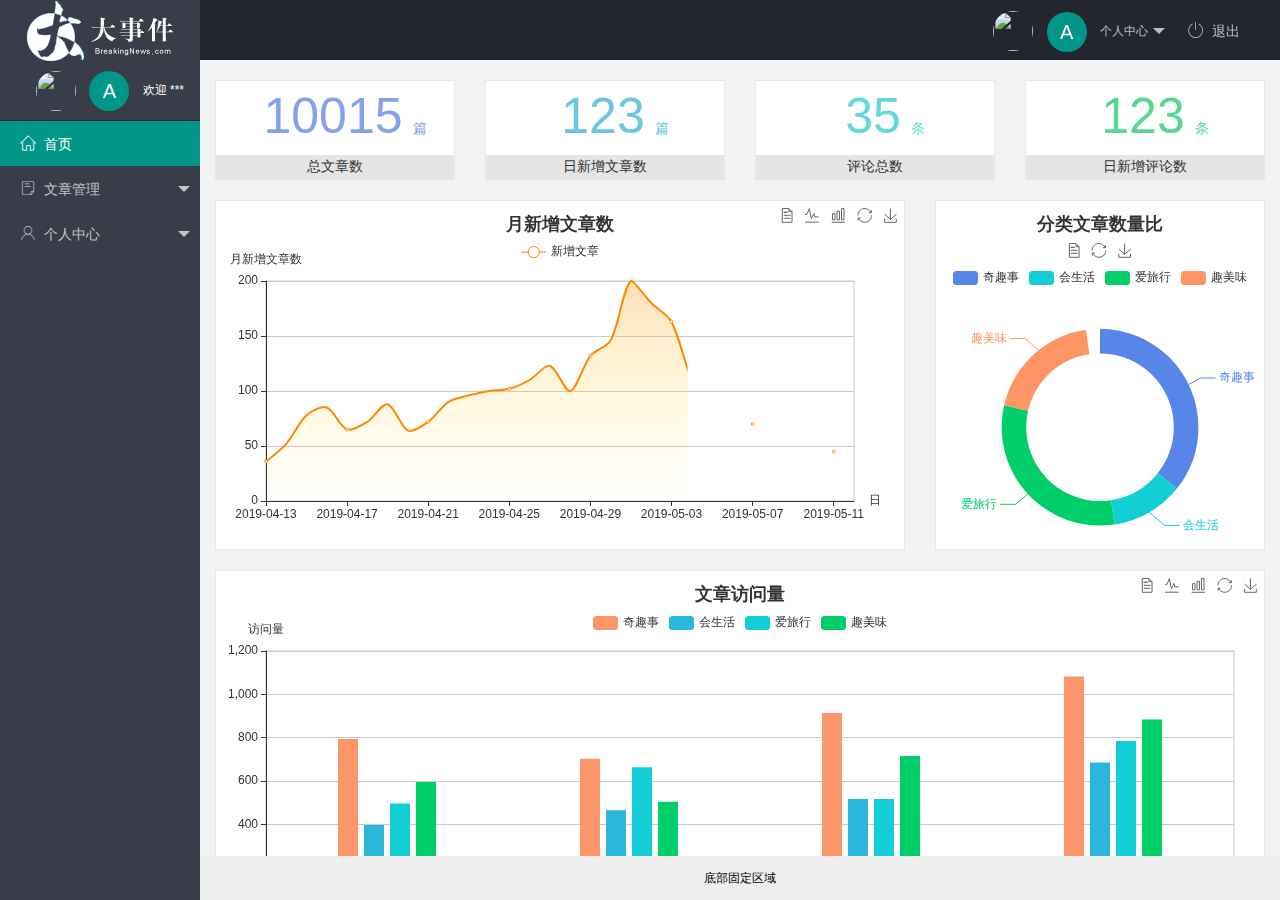
==== commit 233b0882: "完成了用户模块" ====
--- a/index.html
+++ b/index.html
@@ -26,10 +26,10 @@
                         <span class="text-avatar">A</span>
                         个人中心
                       </a>
-                    <dl class="layui-nav-child">
-                        <dd><a href="">基本资料</a></dd>
-                        <dd><a href="">更换头像</a></dd>
-                        <dd><a href="">重置密码</a></dd>
+                      <dl class="layui-nav-child">
+                        <dd><a href="/user/user_info.html" target="fm">基本资料</a></dd>
+                        <dd><a href="/user/user_avatar.html" target="fm">更换头像</a></dd>
+                        <dd><a href="/user/user_pwd.html" target="fm">重置密码</a></dd>
                     </dl>
                 </li>
                 <li class="layui-nav-item" lay-header-event="menuRight" lay-unselect>
@@ -60,9 +60,9 @@
                     <li class="layui-nav-item">
                         <a href="javascript:;"><span class="iconfont icon-user"></span>个人中心</a>
                         <dl class="layui-nav-child">
-                            <dd><a href="javascript:;"><i class="layui-icon layui-icon-app"></i>基本资料</a></dd>
-                            <dd><a href="javascript:;"><i class="layui-icon layui-icon-app"></i>更换头像</a></dd>
-                            <dd><a href="javascript:;"><i class="layui-icon layui-icon-app"></i>重置密码</a></dd>
+                            <dd><a href="/user/user_info.html" target="fm"><i class="layui-icon layui-icon-app"></i>基本资料</a></dd>
+                            <dd><a href="/user/user_avatar.html" target="fm"><i class="layui-icon layui-icon-app"></i>更换头像</a></dd>
+                            <dd><a href="/user/user_pwd.html" target="fm"><i class="layui-icon layui-icon-app"></i>重置密码</a></dd>
                         </dl>
                     </li>
                 </ul>
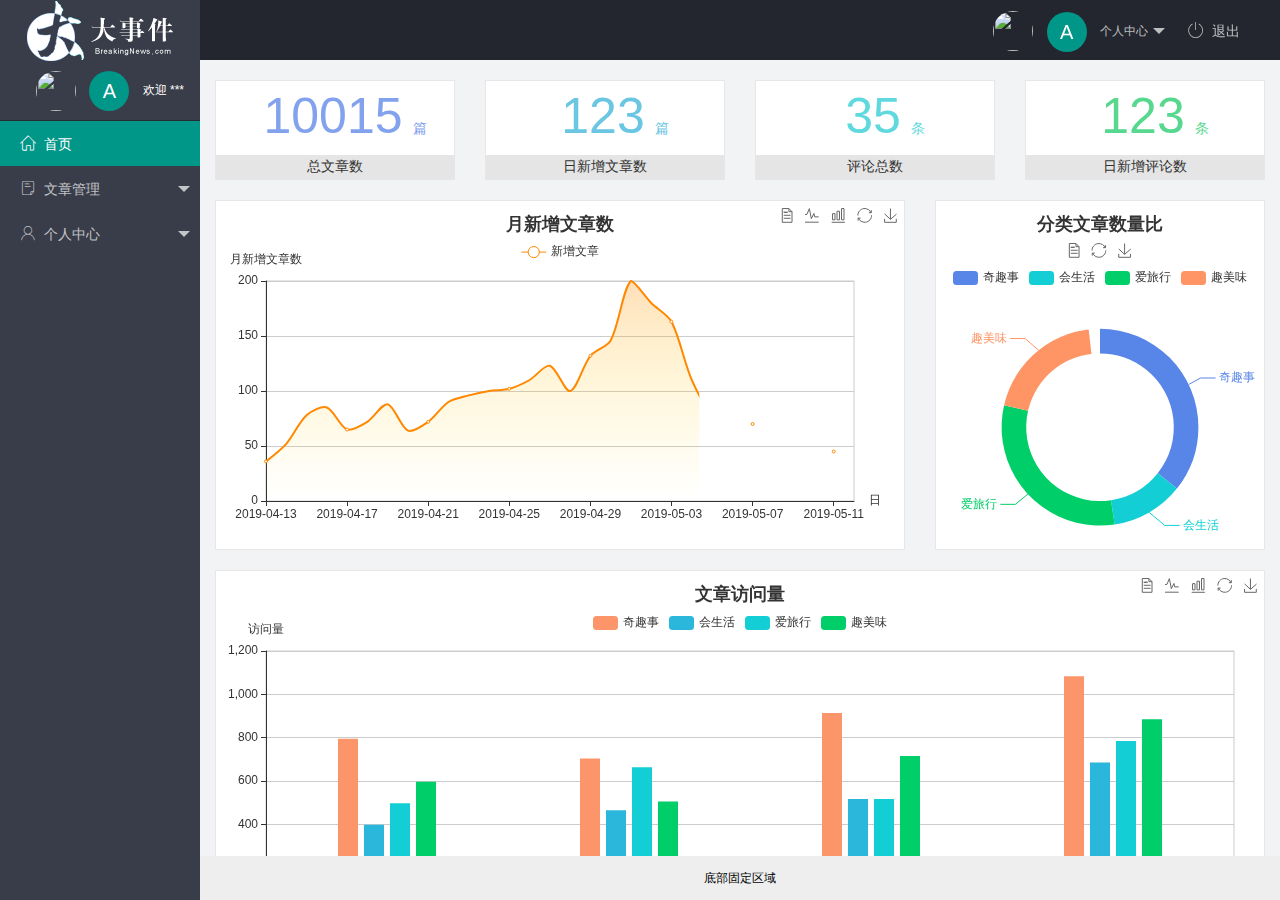
==== commit cdbfa0c2: "111" ====
--- a/index.html
+++ b/index.html
@@ -52,9 +52,9 @@
                     <li class="layui-nav-item">
                         <a class="" href="javascript:;"><span class="iconfont icon-16"></span>文章管理</a>
                         <dl class="layui-nav-child">
-                            <dd><a href="javascript:;"><i class="layui-icon layui-icon-app"></i>文章类别</a></dd>
-                            <dd><a href="javascript:;"><i class="layui-icon layui-icon-app"></i>文章列表</a></dd>
-                            <dd><a href="javascript:;"><i class="layui-icon layui-icon-app"></i>发布文章</a></dd>
+                            <dd ><a href="/article/art_cate.html" target="fm"><i class="layui-icon layui-icon-app"></i>文章类别</a></dd>
+                            <dd id="change"><a href="/article/art_list.html" target="fm"><i class="layui-icon layui-icon-app"></i>文章列表</a></dd>
+                            <dd ><a href="/article/art_pub.html" target="fm"><i class="layui-icon layui-icon-app"></i>发布文章</a></dd>
                         </dl>
                     </li>
                     <li class="layui-nav-item">
